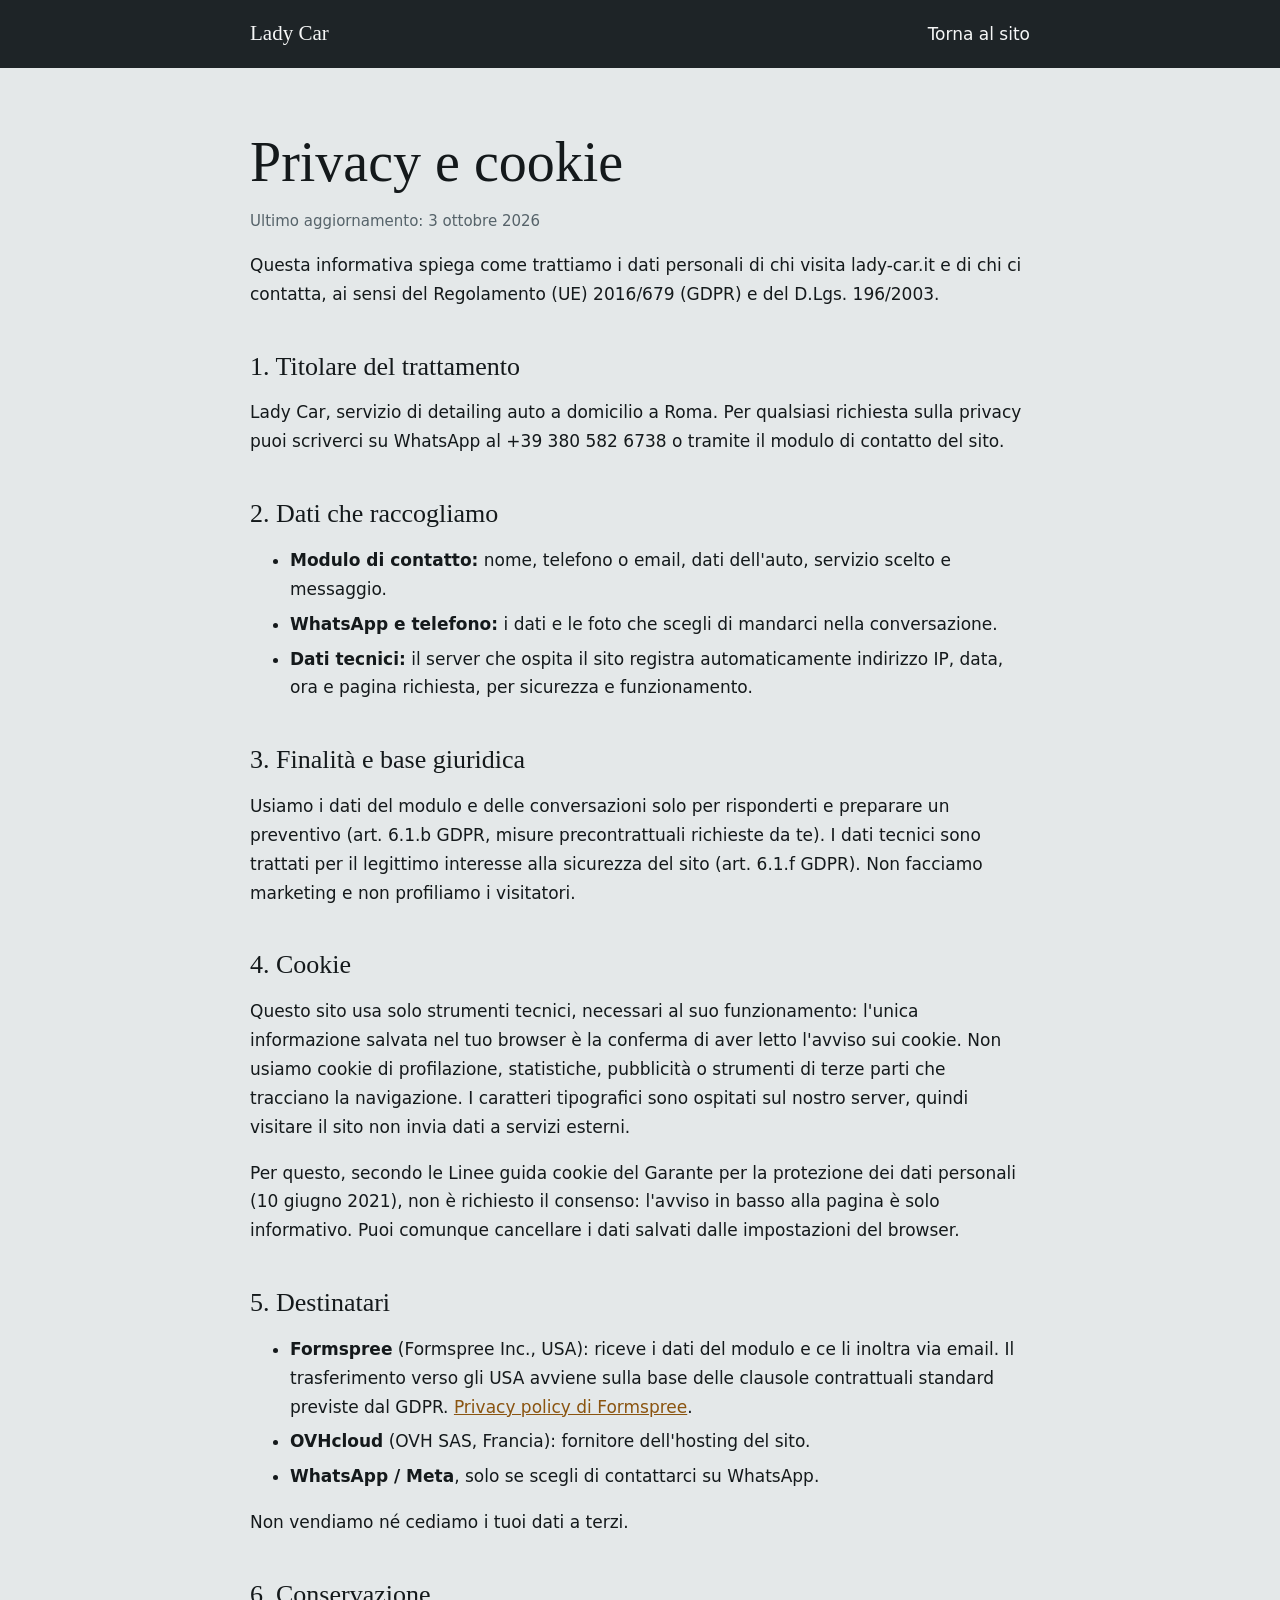
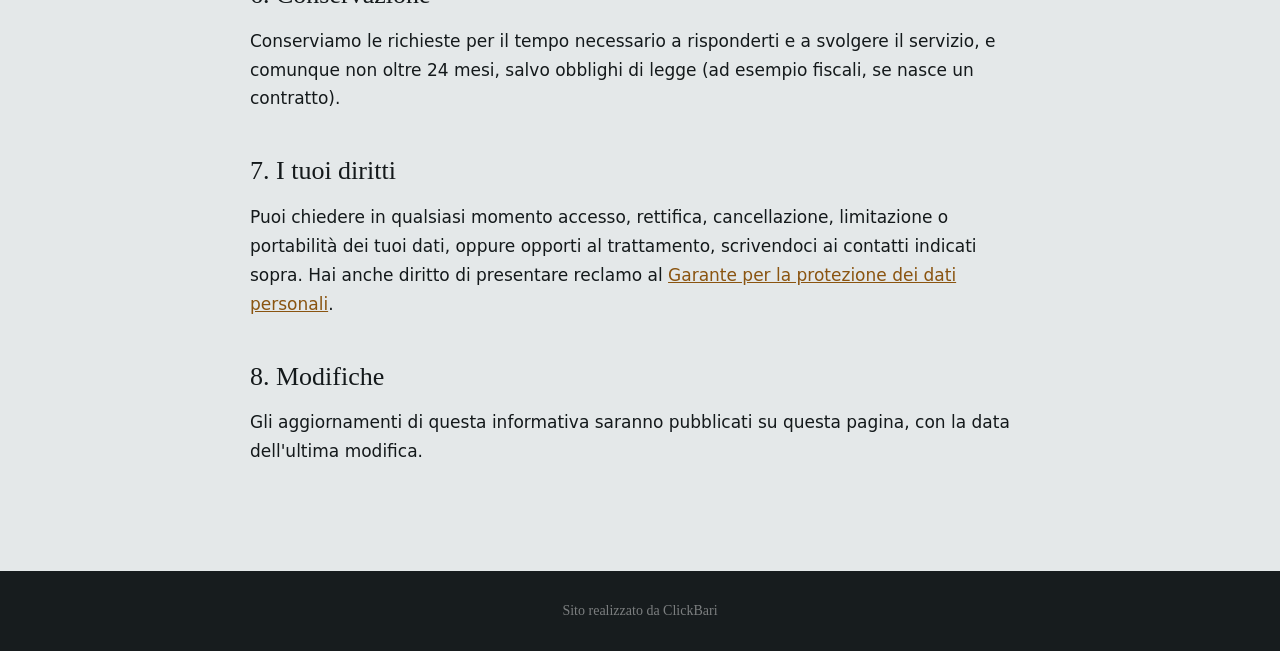
==== privacy.html @ eac53e8e "Lady Car: nuovo sito senza WordPress - restyling completo (Gloock + Figtree self-hosted, niente Tail" ====
<!DOCTYPE html>
<html lang="it">
<head>
<meta charset="utf-8">
<meta name="viewport" content="width=device-width, initial-scale=1">
<title>Privacy e cookie — Lady Car</title>
<meta name="description" content="Informativa privacy e cookie di lady-car.it: quali dati raccogliamo, perché e per quanto tempo.">
<meta name="robots" content="noindex,follow">
<link rel="canonical" href="https://lady-car.it/privacy.html">
<link rel="icon" href="/favicon-32.png" sizes="32x32" type="image/png">
<style>
@font-face{font-family:"Gloock";font-weight:400;font-display:swap;src:url(/fonts/gloock-latin-400-normal.woff2) format("woff2")}
@font-face{font-family:"Figtree";font-weight:400;font-display:swap;src:url(/fonts/figtree-latin-400-normal.woff2) format("woff2")}
@font-face{font-family:"Figtree";font-weight:600;font-display:swap;src:url(/fonts/figtree-latin-600-normal.woff2) format("woff2")}
:root{--graphite:#1E2427;--mist:#E4E8E9;--pearl:#F6F7F7;--ink:#14191B;--gunmetal:#56636A;--pad:#E8A33D;--line:rgba(20,25,27,.14);--radius-md:10px}
*{box-sizing:border-box}
body{margin:0;background:var(--mist);color:var(--ink);font:400 17px/1.7 "Figtree",system-ui,sans-serif}
a{color:#8A5410}
.wrap{width:min(780px,calc(100% - 32px));margin:auto}
header{background:var(--graphite);color:var(--pearl)}
header .wrap{display:flex;justify-content:space-between;align-items:center;height:68px}
header a{color:var(--pearl);text-decoration:none}
.brand{font-family:"Gloock",Georgia,serif;font-size:21px}
main{padding:64px 0 88px}
h1,h2{font-family:"Gloock",Georgia,serif;font-weight:400;line-height:1.1}
h1{font-size:clamp(38px,6vw,56px);margin:0 0 10px}
h2{font-size:26px;margin:44px 0 10px;scroll-margin-top:20px}
.upd{color:var(--gunmetal);font-size:15px}
li{margin-bottom:6px}
footer{background:#171C1E;color:rgba(246,247,247,.6);text-align:center;padding:28px 16px;font-size:14px}
footer a{color:rgba(246,247,247,.45);text-decoration:none;font-family:"Gloock",Georgia,serif}
footer a:hover{color:var(--pad)}
:focus-visible{outline:2px solid var(--pad);outline-offset:3px}
</style>
</head>
<body>
<header><div class="wrap"><a class="brand" href="/">Lady Car</a><a href="/">Torna al sito</a></div></header>
<main class="wrap">
  <h1>Privacy e cookie</h1>
  <p class="upd">Ultimo aggiornamento: 3 ottobre 2026</p>
  <p>Questa informativa spiega come trattiamo i dati personali di chi visita lady-car.it e di chi ci contatta, ai sensi del Regolamento (UE) 2016/679 (GDPR) e del D.Lgs. 196/2003.</p>

  <h2>1. Titolare del trattamento</h2>
  <p>Lady Car, servizio di detailing auto a domicilio a Roma. Per qualsiasi richiesta sulla privacy puoi scriverci su WhatsApp al +39 380 582 6738 o tramite il modulo di contatto del sito.</p>

  <h2>2. Dati che raccogliamo</h2>
  <ul>
    <li><strong>Modulo di contatto:</strong> nome, telefono o email, dati dell'auto, servizio scelto e messaggio.</li>
    <li><strong>WhatsApp e telefono:</strong> i dati e le foto che scegli di mandarci nella conversazione.</li>
    <li><strong>Dati tecnici:</strong> il server che ospita il sito registra automaticamente indirizzo IP, data, ora e pagina richiesta, per sicurezza e funzionamento.</li>
  </ul>

  <h2>3. Finalità e base giuridica</h2>
  <p>Usiamo i dati del modulo e delle conversazioni solo per risponderti e preparare un preventivo (art. 6.1.b GDPR, misure precontrattuali richieste da te). I dati tecnici sono trattati per il legittimo interesse alla sicurezza del sito (art. 6.1.f GDPR). Non facciamo marketing e non profiliamo i visitatori.</p>

  <h2 id="cookie">4. Cookie</h2>
  <p>Questo sito usa solo strumenti tecnici, necessari al suo funzionamento: l'unica informazione salvata nel tuo browser è la conferma di aver letto l'avviso sui cookie. Non usiamo cookie di profilazione, statistiche, pubblicità o strumenti di terze parti che tracciano la navigazione. I caratteri tipografici sono ospitati sul nostro server, quindi visitare il sito non invia dati a servizi esterni.</p>
  <p>Per questo, secondo le Linee guida cookie del Garante per la protezione dei dati personali (10 giugno 2021), non è richiesto il consenso: l'avviso in basso alla pagina è solo informativo. Puoi comunque cancellare i dati salvati dalle impostazioni del browser.</p>

  <h2>5. Destinatari</h2>
  <ul>
    <li><strong>Formspree</strong> (Formspree Inc., USA): riceve i dati del modulo e ce li inoltra via email. Il trasferimento verso gli USA avviene sulla base delle clausole contrattuali standard previste dal GDPR. <a href="https://formspree.io/legal/privacy-policy" target="_blank" rel="noopener">Privacy policy di Formspree</a>.</li>
    <li><strong>OVHcloud</strong> (OVH SAS, Francia): fornitore dell'hosting del sito.</li>
    <li><strong>WhatsApp / Meta</strong>, solo se scegli di contattarci su WhatsApp.</li>
  </ul>
  <p>Non vendiamo né cediamo i tuoi dati a terzi.</p>

  <h2>6. Conservazione</h2>
  <p>Conserviamo le richieste per il tempo necessario a risponderti e a svolgere il servizio, e comunque non oltre 24 mesi, salvo obblighi di legge (ad esempio fiscali, se nasce un contratto).</p>

  <h2>7. I tuoi diritti</h2>
  <p>Puoi chiedere in qualsiasi momento accesso, rettifica, cancellazione, limitazione o portabilità dei tuoi dati, oppure opporti al trattamento, scrivendoci ai contatti indicati sopra. Hai anche diritto di presentare reclamo al <a href="https://www.garanteprivacy.it" target="_blank" rel="noopener">Garante per la protezione dei dati personali</a>.</p>

  <h2>8. Modifiche</h2>
  <p>Gli aggiornamenti di questa informativa saranno pubblicati su questa pagina, con la data dell'ultima modifica.</p>
</main>
<footer><a href="https://clickbari.it" target="_blank" rel="noopener">Sito realizzato da ClickBari</a></footer>
</body>
</html>
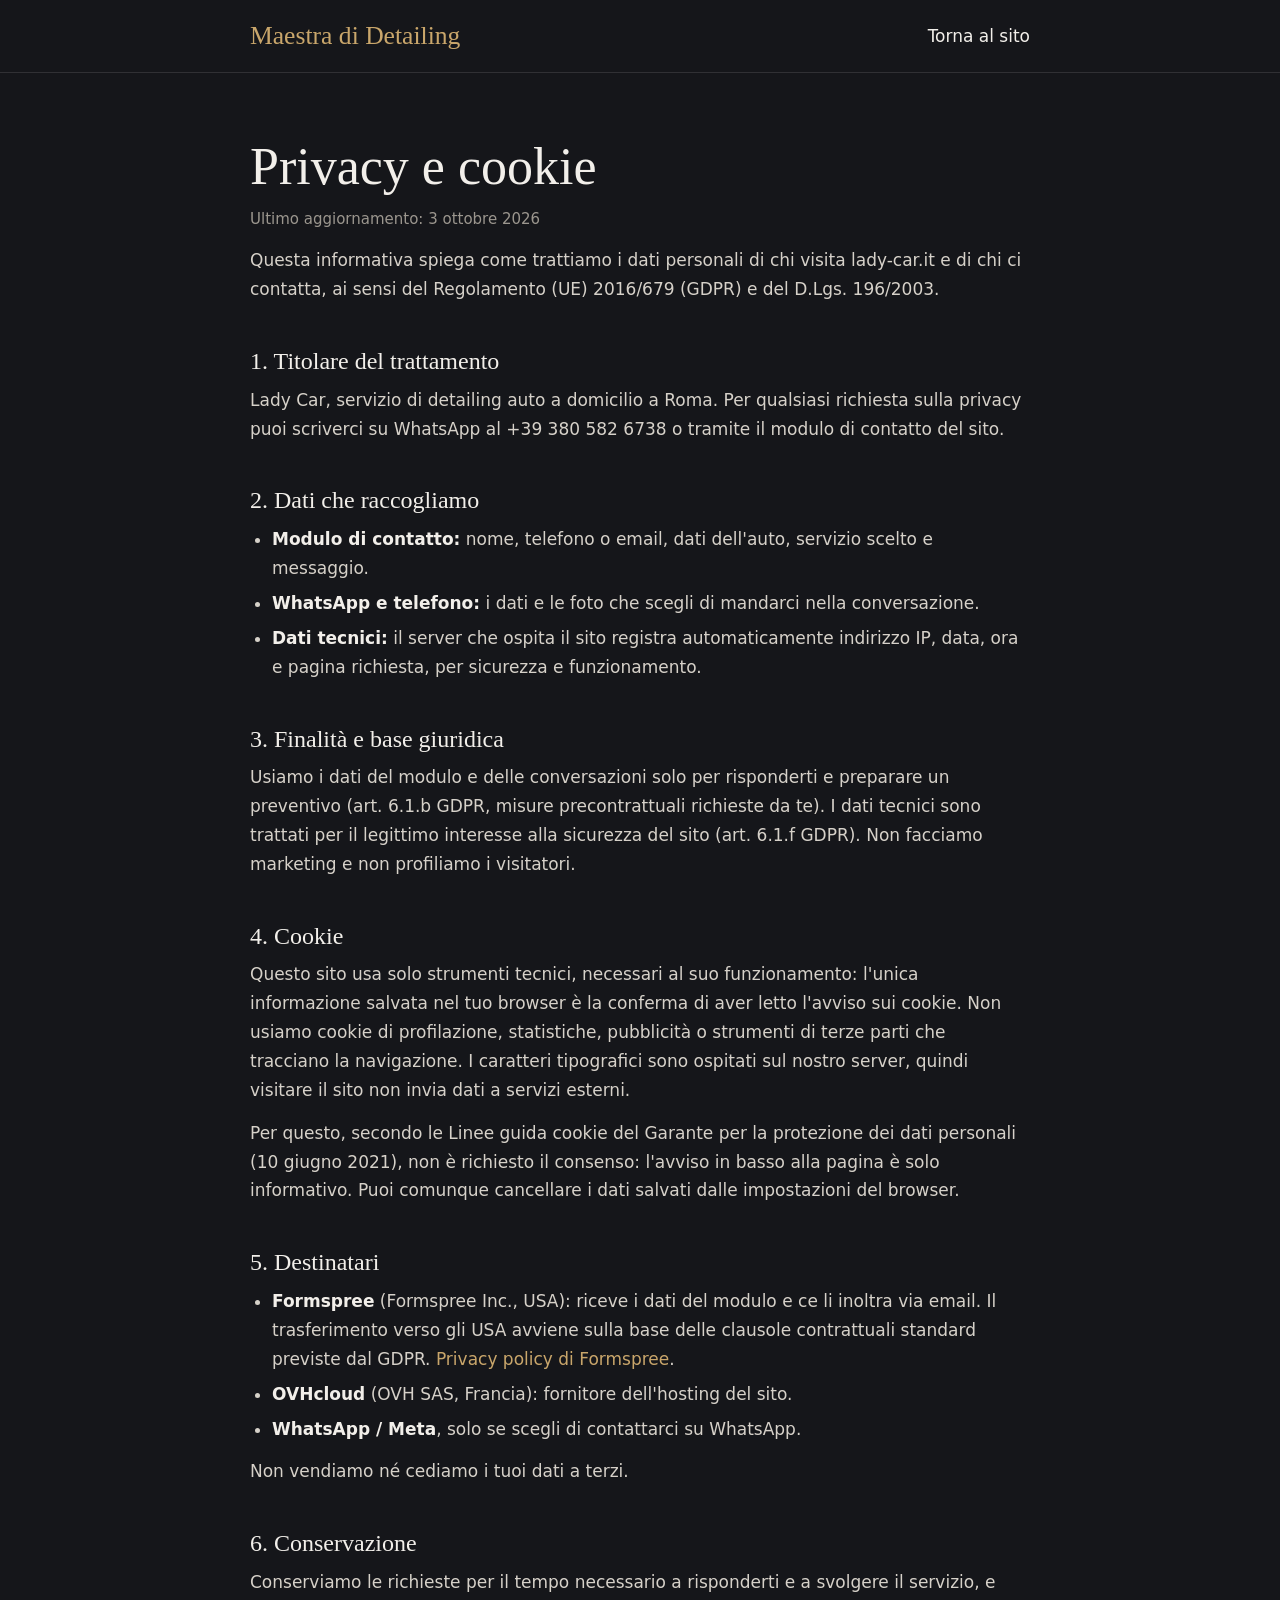
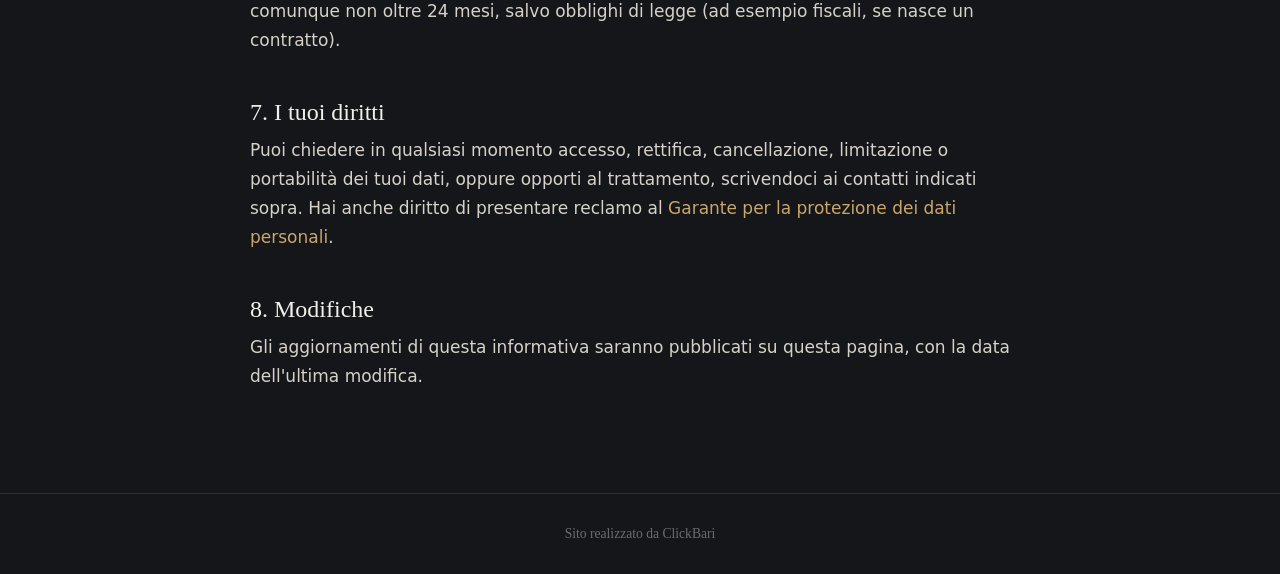
==== commit f4096f19: "Ripristinato il design originale (rosso/oro, Fraunces + Manrope) Stesso aspetto della versione prece" ====
--- a/privacy.html
+++ b/privacy.html
@@ -8,33 +8,30 @@
 <meta name="robots" content="noindex,follow">
 <link rel="canonical" href="https://lady-car.it/privacy.html">
 <link rel="icon" href="/favicon-32.png" sizes="32x32" type="image/png">
+<link rel="stylesheet" href="/css/site.css">
 <style>
-@font-face{font-family:"Gloock";font-weight:400;font-display:swap;src:url(/fonts/gloock-latin-400-normal.woff2) format("woff2")}
-@font-face{font-family:"Figtree";font-weight:400;font-display:swap;src:url(/fonts/figtree-latin-400-normal.woff2) format("woff2")}
-@font-face{font-family:"Figtree";font-weight:600;font-display:swap;src:url(/fonts/figtree-latin-600-normal.woff2) format("woff2")}
-:root{--graphite:#1E2427;--mist:#E4E8E9;--pearl:#F6F7F7;--ink:#14191B;--gunmetal:#56636A;--pad:#E8A33D;--line:rgba(20,25,27,.14);--radius-md:10px}
-*{box-sizing:border-box}
-body{margin:0;background:var(--mist);color:var(--ink);font:400 17px/1.7 "Figtree",system-ui,sans-serif}
-a{color:#8A5410}
+body{margin:0;background:#15161A;color:#F2EFEA;font:400 17px/1.7 "Manrope",system-ui,sans-serif}
+a{color:#C9A66B}
 .wrap{width:min(780px,calc(100% - 32px));margin:auto}
-header{background:var(--graphite);color:var(--pearl)}
-header .wrap{display:flex;justify-content:space-between;align-items:center;height:68px}
-header a{color:var(--pearl);text-decoration:none}
-.brand{font-family:"Gloock",Georgia,serif;font-size:21px}
+header{border-bottom:1px solid rgba(242,239,234,.12)}
+header .wrap{display:flex;justify-content:space-between;align-items:center;height:72px}
+header a{color:#F2EFEA;text-decoration:none}
+.brand{font-family:"Great Vibes",cursive;font-size:1.6rem;color:#C9A66B!important}
 main{padding:64px 0 88px}
-h1,h2{font-family:"Gloock",Georgia,serif;font-weight:400;line-height:1.1}
-h1{font-size:clamp(38px,6vw,56px);margin:0 0 10px}
-h2{font-size:26px;margin:44px 0 10px;scroll-margin-top:20px}
-.upd{color:var(--gunmetal);font-size:15px}
+h1,h2{font-family:"Fraunces",Georgia,serif;font-weight:500;line-height:1.15}
+h1{font-size:clamp(36px,6vw,52px);margin:0 0 10px}
+h2{font-size:24px;margin:44px 0 10px;scroll-margin-top:20px}
+p,li{color:#d6d1c9}
+.upd{color:#9B968E;font-size:15px}
 li{margin-bottom:6px}
-footer{background:#171C1E;color:rgba(246,247,247,.6);text-align:center;padding:28px 16px;font-size:14px}
-footer a{color:rgba(246,247,247,.45);text-decoration:none;font-family:"Gloock",Georgia,serif}
-footer a:hover{color:var(--pad)}
-:focus-visible{outline:2px solid var(--pad);outline-offset:3px}
+main p{margin:0 0 14px}
+main ul{list-style:disc;padding-left:22px;margin:0 0 14px}
+strong{color:#F2EFEA}
+footer{border-top:1px solid rgba(242,239,234,.12);text-align:center;padding:28px 16px;font-size:14px}
 </style>
 </head>
 <body>
-<header><div class="wrap"><a class="brand" href="/">Lady Car</a><a href="/">Torna al sito</a></div></header>
+<header><div class="wrap"><a class="brand" href="/">Maestra di Detailing</a><a href="/">Torna al sito</a></div></header>
 <main class="wrap">
   <h1>Privacy e cookie</h1>
   <p class="upd">Ultimo aggiornamento: 3 ottobre 2026</p>
@@ -74,6 +71,6 @@
   <h2>8. Modifiche</h2>
   <p>Gli aggiornamenti di questa informativa saranno pubblicati su questa pagina, con la data dell'ultima modifica.</p>
 </main>
-<footer><a href="https://clickbari.it" target="_blank" rel="noopener">Sito realizzato da ClickBari</a></footer>
+<footer class="site-credit"><a href="https://clickbari.it" target="_blank" rel="noopener">Sito realizzato da ClickBari</a></footer>
 </body>
 </html>
--- a/css/site.css
+++ b/css/site.css
@@ -0,0 +1,3 @@
+@font-face{font-family:Fraunces;font-weight:400;font-display:swap;src:url(/fonts/fraunces-latin-400-normal.woff2) format("woff2")}@font-face{font-family:Fraunces;font-weight:500;font-display:swap;src:url(/fonts/fraunces-latin-500-normal.woff2) format("woff2")}@font-face{font-family:Manrope;font-weight:400;font-display:swap;src:url(/fonts/manrope-latin-400-normal.woff2) format("woff2")}@font-face{font-family:Manrope;font-weight:600;font-display:swap;src:url(/fonts/manrope-latin-600-normal.woff2) format("woff2")}@font-face{font-family:Manrope;font-weight:700;font-display:swap;src:url(/fonts/manrope-latin-700-normal.woff2) format("woff2")}@font-face{font-family:Manrope;font-weight:800;font-display:swap;src:url(/fonts/manrope-latin-800-normal.woff2) format("woff2")}@font-face{font-family:Great Vibes;font-weight:400;font-display:swap;src:url(/fonts/great-vibes-latin-400-normal.woff2) format("woff2")}*,:after,:before{--tw-border-spacing-x:0;--tw-border-spacing-y:0;--tw-translate-x:0;--tw-translate-y:0;--tw-rotate:0;--tw-skew-x:0;--tw-skew-y:0;--tw-scale-x:1;--tw-scale-y:1;--tw-pan-x: ;--tw-pan-y: ;--tw-pinch-zoom: ;--tw-scroll-snap-strictness:proximity;--tw-gradient-from-position: ;--tw-gradient-via-position: ;--tw-gradient-to-position: ;--tw-ordinal: ;--tw-slashed-zero: ;--tw-numeric-figure: ;--tw-numeric-spacing: ;--tw-numeric-fraction: ;--tw-ring-inset: ;--tw-ring-offset-width:0px;--tw-ring-offset-color:#fff;--tw-ring-color:rgba(59,130,246,.5);--tw-ring-offset-shadow:0 0 #0000;--tw-ring-shadow:0 0 #0000;--tw-shadow:0 0 #0000;--tw-shadow-colored:0 0 #0000;--tw-blur: ;--tw-brightness: ;--tw-contrast: ;--tw-grayscale: ;--tw-hue-rotate: ;--tw-invert: ;--tw-saturate: ;--tw-sepia: ;--tw-drop-shadow: ;--tw-backdrop-blur: ;--tw-backdrop-brightness: ;--tw-backdrop-contrast: ;--tw-backdrop-grayscale: ;--tw-backdrop-hue-rotate: ;--tw-backdrop-invert: ;--tw-backdrop-opacity: ;--tw-backdrop-saturate: ;--tw-backdrop-sepia: ;--tw-contain-size: ;--tw-contain-layout: ;--tw-contain-paint: ;--tw-contain-style: }::backdrop{--tw-border-spacing-x:0;--tw-border-spacing-y:0;--tw-translate-x:0;--tw-translate-y:0;--tw-rotate:0;--tw-skew-x:0;--tw-skew-y:0;--tw-scale-x:1;--tw-scale-y:1;--tw-pan-x: ;--tw-pan-y: ;--tw-pinch-zoom: ;--tw-scroll-snap-strictness:proximity;--tw-gradient-from-position: ;--tw-gradient-via-position: ;--tw-gradient-to-position: ;--tw-ordinal: ;--tw-slashed-zero: ;--tw-numeric-figure: ;--tw-numeric-spacing: ;--tw-numeric-fraction: ;--tw-ring-inset: ;--tw-ring-offset-width:0px;--tw-ring-offset-color:#fff;--tw-ring-color:rgba(59,130,246,.5);--tw-ring-offset-shadow:0 0 #0000;--tw-ring-shadow:0 0 #0000;--tw-shadow:0 0 #0000;--tw-shadow-colored:0 0 #0000;--tw-blur: ;--tw-brightness: ;--tw-contrast: ;--tw-grayscale: ;--tw-hue-rotate: ;--tw-invert: ;--tw-saturate: ;--tw-sepia: ;--tw-drop-shadow: ;--tw-backdrop-blur: ;--tw-backdrop-brightness: ;--tw-backdrop-contrast: ;--tw-backdrop-grayscale: ;--tw-backdrop-hue-rotate: ;--tw-backdrop-invert: ;--tw-backdrop-opacity: ;--tw-backdrop-saturate: ;--tw-backdrop-sepia: ;--tw-contain-size: ;--tw-contain-layout: ;--tw-contain-paint: ;--tw-contain-style: }
+
+/*! tailwindcss v3.4.19 | MIT License | https://tailwindcss.com*/*,:after,:before{box-sizing:border-box;border:0 solid #e5e7eb}:after,:before{--tw-content:""}:host,html{line-height:1.5;-webkit-text-size-adjust:100%;-moz-tab-size:4;-o-tab-size:4;tab-size:4;font-family:Manrope,system-ui,-apple-system,sans-serif;font-feature-settings:normal;font-variation-settings:normal;-webkit-tap-highlight-color:transparent}body{margin:0;line-height:inherit}hr{height:0;color:inherit;border-top-width:1px}abbr:where([title]){-webkit-text-decoration:underline dotted;text-decoration:underline dotted}h1,h2,h3,h4,h5,h6{font-size:inherit;font-weight:inherit}a{color:inherit;text-decoration:inherit}b,strong{font-weight:bolder}code,kbd,pre,samp{font-family:ui-monospace,SFMono-Regular,Menlo,Monaco,Consolas,Liberation Mono,Courier New,monospace;font-feature-settings:normal;font-variation-settings:normal;font-size:1em}small{font-size:80%}sub,sup{font-size:75%;line-height:0;position:relative;vertical-align:baseline}sub{bottom:-.25em}sup{top:-.5em}table{text-indent:0;border-color:inherit;border-collapse:collapse}button,input,optgroup,select,textarea{font-family:inherit;font-feature-settings:inherit;font-variation-settings:inherit;font-size:100%;font-weight:inherit;line-height:inherit;letter-spacing:inherit;color:inherit;margin:0;padding:0}button,select{text-transform:none}button,input:where([type=button]),input:where([type=reset]),input:where([type=submit]){-webkit-appearance:button;background-color:transparent;background-image:none}:-moz-focusring{outline:auto}:-moz-ui-invalid{box-shadow:none}progress{vertical-align:baseline}::-webkit-inner-spin-button,::-webkit-outer-spin-button{height:auto}[type=search]{-webkit-appearance:textfield;outline-offset:-2px}::-webkit-search-decoration{-webkit-appearance:none}::-webkit-file-upload-button{-webkit-appearance:button;font:inherit}summary{display:list-item}blockquote,dd,dl,figure,h1,h2,h3,h4,h5,h6,hr,p,pre{margin:0}fieldset{margin:0}fieldset,legend{padding:0}menu,ol,ul{list-style:none;margin:0;padding:0}dialog{padding:0}textarea{resize:vertical}input::-moz-placeholder,textarea::-moz-placeholder{opacity:1;color:#9ca3af}input::placeholder,textarea::placeholder{opacity:1;color:#9ca3af}[role=button],button{cursor:pointer}:disabled{cursor:default}audio,canvas,embed,iframe,img,object,svg,video{display:block;vertical-align:middle}img,video{max-width:100%;height:auto}[hidden]:where(:not([hidden=until-found])){display:none}.fixed{position:fixed}.absolute{position:absolute}.relative{position:relative}.inset-x-0{left:0;right:0}.-bottom-6{bottom:-1.5rem}.bottom-2{bottom:.5rem}.left-3{left:.75rem}.left-\[calc\(10\%-1px\)\]{left:calc(10% - 1px)}.top-0{top:0}.top-2{top:.5rem}.isolate{isolation:isolate}.z-50{z-index:50}.mx-auto{margin-left:auto;margin-right:auto}.mb-1{margin-bottom:.25rem}.mt-1{margin-top:.25rem}.mt-10{margin-top:2.5rem}.mt-12{margin-top:3rem}.mt-14{margin-top:3.5rem}.mt-16{margin-top:4rem}.mt-2{margin-top:.5rem}.mt-3{margin-top:.75rem}.mt-5{margin-top:1.25rem}.mt-6{margin-top:1.5rem}.mt-7{margin-top:1.75rem}.mt-8{margin-top:2rem}.mt-9{margin-top:2.25rem}.block{display:block}.inline-block{display:inline-block}.flex{display:flex}.table{display:table}.grid{display:grid}.hidden{display:none}.aspect-\[4\/3\]{aspect-ratio:4/3}.h-1\.5{height:.375rem}.h-11{height:2.75rem}.h-20{height:5rem}.h-9{height:2.25rem}.h-full{height:100%}.min-h-\[1\.25rem\]{min-height:1.25rem}.w-1\.5{width:.375rem}.w-9{width:2.25rem}.w-auto{width:auto}.w-full{width:100%}.w-px{width:1px}.max-w-2xl{max-width:42rem}.max-w-7xl{max-width:80rem}.max-w-\[220px\]{max-width:220px}.max-w-lg{max-width:32rem}.max-w-xl{max-width:36rem}.shrink-0{flex-shrink:0}.grid-cols-2{grid-template-columns:repeat(2,minmax(0,1fr))}.flex-col{flex-direction:column}.flex-wrap{flex-wrap:wrap}.items-start{align-items:flex-start}.items-end{align-items:flex-end}.items-center{align-items:center}.justify-center{justify-content:center}.justify-between{justify-content:space-between}.gap-14{gap:3.5rem}.gap-2{gap:.5rem}.gap-3{gap:.75rem}.gap-4{gap:1rem}.gap-6{gap:1.5rem}.gap-8{gap:2rem}.gap-px{gap:1px}.gap-x-6{-moz-column-gap:1.5rem;column-gap:1.5rem}.gap-y-2{row-gap:.5rem}.space-y-1>:not([hidden])~:not([hidden]){--tw-space-y-reverse:0;margin-top:calc(.25rem*(1 - var(--tw-space-y-reverse)));margin-bottom:calc(.25rem*var(--tw-space-y-reverse))}.space-y-10>:not([hidden])~:not([hidden]){--tw-space-y-reverse:0;margin-top:calc(2.5rem*(1 - var(--tw-space-y-reverse)));margin-bottom:calc(2.5rem*var(--tw-space-y-reverse))}.space-y-2>:not([hidden])~:not([hidden]){--tw-space-y-reverse:0;margin-top:calc(.5rem*(1 - var(--tw-space-y-reverse)));margin-bottom:calc(.5rem*var(--tw-space-y-reverse))}.space-y-5>:not([hidden])~:not([hidden]){--tw-space-y-reverse:0;margin-top:calc(1.25rem*(1 - var(--tw-space-y-reverse)));margin-bottom:calc(1.25rem*var(--tw-space-y-reverse))}.divide-y>:not([hidden])~:not([hidden]){--tw-divide-y-reverse:0;border-top-width:calc(1px*(1 - var(--tw-divide-y-reverse)));border-bottom-width:calc(1px*var(--tw-divide-y-reverse))}.divide-hair>:not([hidden])~:not([hidden]){border-color:hsla(38,24%,93%,.12)}.overflow-hidden{overflow:hidden}.rounded-2xl{border-radius:1rem}.rounded-full{border-radius:9999px}.rounded-lg{border-radius:.5rem}.rounded-xl{border-radius:.75rem}.border{border-width:1px}.border-b{border-bottom-width:1px}.border-t{border-top-width:1px}.border-t-2{border-top-width:2px}.border-hair{border-color:hsla(38,24%,93%,.12)}.bg-hair{background-color:hsla(38,24%,93%,.12)}.bg-ink{--tw-bg-opacity:1;background-color:rgb(21 22 26/var(--tw-bg-opacity,1))}.bg-ink\/80{background-color:rgba(21,22,26,.8)}.bg-oro{--tw-bg-opacity:1;background-color:rgb(201 166 107/var(--tw-bg-opacity,1))}.bg-panel{--tw-bg-opacity:1;background-color:rgb(28 29 33/var(--tw-bg-opacity,1))}.bg-rosso{--tw-bg-opacity:1;background-color:rgb(140 59 46/var(--tw-bg-opacity,1))}.bg-gradient-to-r{background-image:linear-gradient(to right,var(--tw-gradient-stops))}.from-rosso{--tw-gradient-from:#8c3b2e var(--tw-gradient-from-position);--tw-gradient-to:rgba(140,59,46,0) var(--tw-gradient-to-position);--tw-gradient-stops:var(--tw-gradient-from),var(--tw-gradient-to)}.to-rossobright{--tw-gradient-to:#b24a36 var(--tw-gradient-to-position)}.object-cover{-o-object-fit:cover;object-fit:cover}.p-7{padding:1.75rem}.p-9{padding:2.25rem}.px-4{padding-left:1rem;padding-right:1rem}.px-5{padding-left:1.25rem;padding-right:1.25rem}.px-6{padding-left:1.5rem;padding-right:1.5rem}.px-7{padding-left:1.75rem;padding-right:1.75rem}.py-10{padding-top:2.5rem;padding-bottom:2.5rem}.py-14{padding-top:3.5rem;padding-bottom:3.5rem}.py-2{padding-top:.5rem;padding-bottom:.5rem}.py-2\.5{padding-top:.625rem;padding-bottom:.625rem}.py-20{padding-top:5rem;padding-bottom:5rem}.py-24{padding-top:6rem;padding-bottom:6rem}.py-3{padding-top:.75rem;padding-bottom:.75rem}.py-3\.5{padding-top:.875rem;padding-bottom:.875rem}.py-5{padding-top:1.25rem;padding-bottom:1.25rem}.pb-20{padding-bottom:5rem}.pb-5{padding-bottom:1.25rem}.pb-8{padding-bottom:2rem}.pr-4{padding-right:1rem}.pt-4{padding-top:1rem}.pt-40{padding-top:10rem}.pt-6{padding-top:1.5rem}.text-left{text-align:left}.text-center{text-align:center}.text-right{text-align:right}.align-top{vertical-align:top}.font-serif{font-family:Fraunces,ui-serif,Georgia,serif}.text-2xl{font-size:1.5rem;line-height:2rem}.text-3xl{font-size:1.875rem;line-height:2.25rem}.text-4xl{font-size:2.25rem;line-height:2.5rem}.text-\[\.8rem\]{font-size:.8rem}.text-base{font-size:1rem;line-height:1.5rem}.text-lg{font-size:1.125rem;line-height:1.75rem}.text-sm{font-size:.875rem;line-height:1.25rem}.text-xl{font-size:1.25rem;line-height:1.75rem}.text-xs{font-size:.75rem;line-height:1rem}.font-bold{font-weight:700}.font-medium{font-weight:500}.font-normal{font-weight:400}.font-semibold{font-weight:600}.uppercase{text-transform:uppercase}.leading-\[1\.08\]{line-height:1.08}.leading-none{line-height:1}.tracking-tight{letter-spacing:-.025em}.tracking-wide{letter-spacing:.025em}.tracking-widest{letter-spacing:.1em}.text-muted{--tw-text-opacity:1;color:rgb(155 150 142/var(--tw-text-opacity,1))}.text-oro{--tw-text-opacity:1;color:rgb(201 166 107/var(--tw-text-opacity,1))}.text-paper{--tw-text-opacity:1;color:rgb(242 239 234/var(--tw-text-opacity,1))}.text-paper\/85{color:hsla(38,24%,93%,.85)}.text-paper\/90{color:hsla(38,24%,93%,.9)}.text-rosso{--tw-text-opacity:1;color:rgb(140 59 46/var(--tw-text-opacity,1))}.underline{text-decoration-line:underline}.shadow-2xl{--tw-shadow:0 25px 50px -12px rgba(0,0,0,.25);--tw-shadow-colored:0 25px 50px -12px var(--tw-shadow-color)}.shadow-2xl,.shadow-xl{box-shadow:var(--tw-ring-offset-shadow,0 0 #0000),var(--tw-ring-shadow,0 0 #0000),var(--tw-shadow)}.shadow-xl{--tw-shadow:0 20px 25px -5px rgba(0,0,0,.1),0 8px 10px -6px rgba(0,0,0,.1);--tw-shadow-colored:0 20px 25px -5px var(--tw-shadow-color),0 8px 10px -6px var(--tw-shadow-color)}.ring-1{--tw-ring-offset-shadow:var(--tw-ring-inset) 0 0 0 var(--tw-ring-offset-width) var(--tw-ring-offset-color);--tw-ring-shadow:var(--tw-ring-inset) 0 0 0 calc(1px + var(--tw-ring-offset-width)) var(--tw-ring-color);box-shadow:var(--tw-ring-offset-shadow),var(--tw-ring-shadow),var(--tw-shadow,0 0 #0000)}.ring-hair{--tw-ring-color:hsla(38,24%,93%,.12)}.backdrop-blur{--tw-backdrop-blur:blur(8px);-webkit-backdrop-filter:var(--tw-backdrop-blur) var(--tw-backdrop-brightness) var(--tw-backdrop-contrast) var(--tw-backdrop-grayscale) var(--tw-backdrop-hue-rotate) var(--tw-backdrop-invert) var(--tw-backdrop-opacity) var(--tw-backdrop-saturate) var(--tw-backdrop-sepia);backdrop-filter:var(--tw-backdrop-blur) var(--tw-backdrop-brightness) var(--tw-backdrop-contrast) var(--tw-backdrop-grayscale) var(--tw-backdrop-hue-rotate) var(--tw-backdrop-invert) var(--tw-backdrop-opacity) var(--tw-backdrop-saturate) var(--tw-backdrop-sepia)}.transition{transition-property:color,background-color,border-color,text-decoration-color,fill,stroke,opacity,box-shadow,transform,filter,-webkit-backdrop-filter;transition-property:color,background-color,border-color,text-decoration-color,fill,stroke,opacity,box-shadow,transform,filter,backdrop-filter;transition-property:color,background-color,border-color,text-decoration-color,fill,stroke,opacity,box-shadow,transform,filter,backdrop-filter,-webkit-backdrop-filter;transition-timing-function:cubic-bezier(.4,0,.2,1);transition-duration:.15s}html{scroll-behavior:smooth;scroll-padding-top:88px}body{font-family:Manrope,system-ui,-apple-system,Segoe UI,Roboto,Helvetica,Arial;overflow-x:clip}:focus-visible{outline:2px solid #c9a66b;outline-offset:3px}.logo-text{font-family:Great Vibes,cursive;font-size:1.6rem;letter-spacing:.5px;color:#c9a66b;line-height:1}@media (max-width:640px){.logo-text{font-size:1.25rem}}.wash:before{content:"";position:absolute;inset:-10% -10% auto -10%;height:640px;background:radial-gradient(600px 320px at 18% 20%,rgba(140,59,46,.22),transparent 60%),radial-gradient(500px 280px at 82% 10%,hsla(38,47%,60%,.14),transparent 60%);pointer-events:none;z-index:-1}.swatch{display:flex;gap:2px;border-radius:.6rem;overflow:hidden}.swatch span{flex:1;height:10px}ul.chips{list-style:none;padding-left:0}ul.chips li{position:relative;padding-left:1.4rem}ul.chips li:before{content:"";position:absolute;left:0;top:.4em;width:.6rem;height:.6rem;border-radius:2px;background:var(--chip,#8c3b2e)}.eyebrow{font-family:Manrope,sans-serif;font-weight:700;font-size:.72rem;letter-spacing:.22em;text-transform:uppercase;color:#c9a66b}details.faq summary{cursor:pointer;list-style:none}details.faq summary::-webkit-details-marker{display:none}details.faq .plus{transition:transform .25s ease}details.faq[open] .plus{transform:rotate(45deg)}.reveal{opacity:0;transform:translateY(18px);transition:opacity .7s ease,transform .7s ease}.no-js .reveal,.reveal.in{opacity:1;transform:none}@media (prefers-reduced-motion:reduce){.reveal{opacity:1;transform:none;transition:none}html{scroll-behavior:auto}}input.line,select.line,textarea.line{background:transparent;border:none;border-bottom:1px solid hsla(38,24%,93%,.22);border-radius:0;padding:.6rem .1rem}input.line:focus,select.line:focus,textarea.line:focus{outline:none;border-bottom-color:#c9a66b}select.line option{background:#1c1d21}.hp{position:absolute;left:-9999px;width:1px;height:1px;overflow:hidden}.wa-float{position:fixed;right:22px;bottom:22px;z-index:90;width:58px;height:58px;border-radius:50%;background:#25d366;display:flex;align-items:center;justify-content:center;box-shadow:0 6px 22px rgba(37,211,102,.4);transition:transform .2s}.wa-float:hover{transform:scale(1.08)}.wa-float svg{width:30px;height:30px;fill:#fff}.cookie{position:fixed;left:16px;bottom:16px;z-index:80;max-width:420px;display:none}.cookie.show{display:flex}@media (max-width:640px){.cookie{left:12px;right:90px;bottom:12px}}.site-credit a{font-family:Fraunces,Georgia,serif;font-size:.85rem;color:hsla(38,24%,93%,.4)}.site-credit a:hover{color:#c9a66b}.hover\:border-oro:hover{--tw-border-opacity:1;border-color:rgb(201 166 107/var(--tw-border-opacity,1))}.hover\:bg-panel:hover{--tw-bg-opacity:1;background-color:rgb(28 29 33/var(--tw-bg-opacity,1))}.hover\:bg-rossobright:hover{--tw-bg-opacity:1;background-color:rgb(178 74 54/var(--tw-bg-opacity,1))}.hover\:text-oro:hover{--tw-text-opacity:1;color:rgb(201 166 107/var(--tw-text-opacity,1))}.hover\:text-paper:hover{--tw-text-opacity:1;color:rgb(242 239 234/var(--tw-text-opacity,1))}@media (min-width:640px){.sm\:-left-6{left:-1.5rem}.sm\:inline{display:inline}.sm\:px-6{padding-left:1.5rem;padding-right:1.5rem}.sm\:text-left{text-align:left}.sm\:text-3xl{font-size:1.875rem;line-height:2.25rem}.sm\:text-4xl{font-size:2.25rem;line-height:2.5rem}.sm\:text-5xl{font-size:3rem;line-height:1}}@media (min-width:768px){.md\:block{display:block}.md\:grid-cols-2{grid-template-columns:repeat(2,minmax(0,1fr))}.md\:grid-cols-3{grid-template-columns:repeat(3,minmax(0,1fr))}.md\:grid-cols-4{grid-template-columns:repeat(4,minmax(0,1fr))}.md\:grid-cols-\[10\%\2c 1fr\]{grid-template-columns:10% 1fr}.md\:flex-row{flex-direction:row}.md\:gap-10{gap:2.5rem}.md\:text-right{text-align:right}}@media (min-width:1024px){.lg\:flex{display:flex}.lg\:grid-cols-2{grid-template-columns:repeat(2,minmax(0,1fr))}.lg\:grid-cols-\[1\.1fr\2c 0\.9fr\]{grid-template-columns:1.1fr .9fr}.lg\:px-8{padding-left:2rem;padding-right:2rem}.lg\:text-\[3\.4rem\]{font-size:3.4rem}}
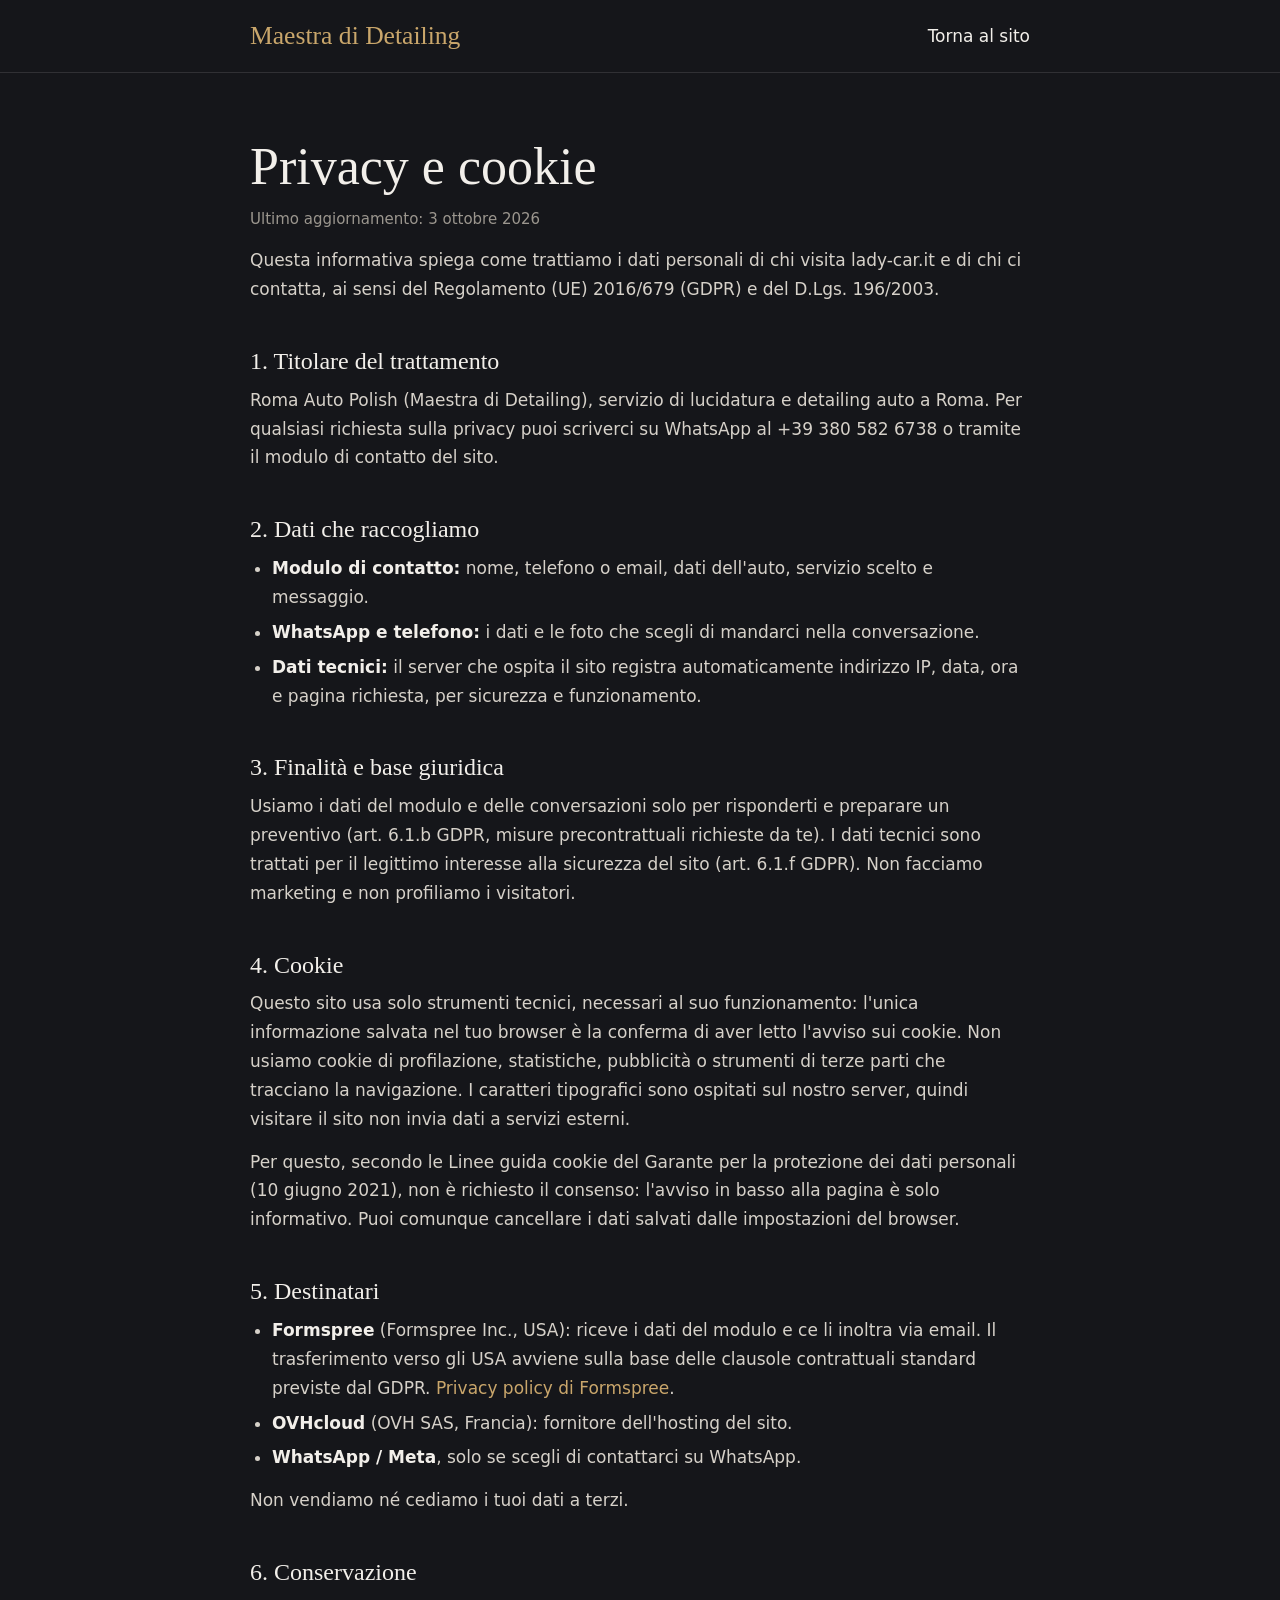
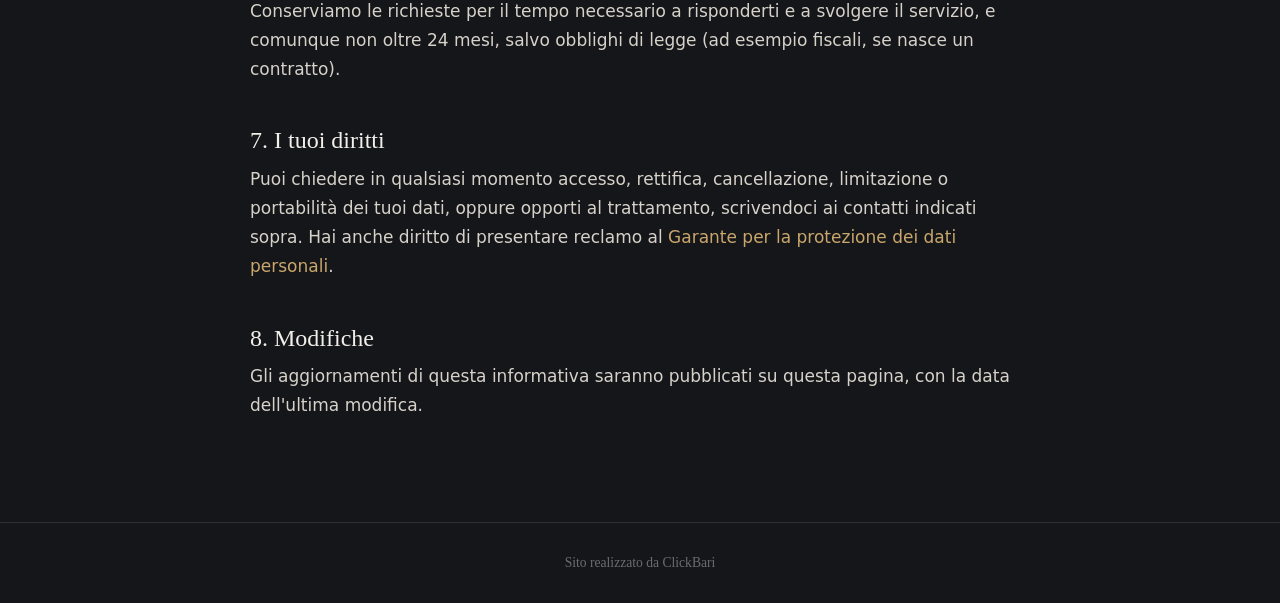
==== commit bcec74e3: "Pagina ricostruita dal file originale: testi, titoli e logo identici Cambiano solo le cose richieste" ====
--- a/privacy.html
+++ b/privacy.html
@@ -3,7 +3,7 @@
 <head>
 <meta charset="utf-8">
 <meta name="viewport" content="width=device-width, initial-scale=1">
-<title>Privacy e cookie — Lady Car</title>
+<title>Privacy e cookie — Roma Auto Polish</title>
 <meta name="description" content="Informativa privacy e cookie di lady-car.it: quali dati raccogliamo, perché e per quanto tempo.">
 <meta name="robots" content="noindex,follow">
 <link rel="canonical" href="https://lady-car.it/privacy.html">
@@ -38,7 +38,7 @@
   <p>Questa informativa spiega come trattiamo i dati personali di chi visita lady-car.it e di chi ci contatta, ai sensi del Regolamento (UE) 2016/679 (GDPR) e del D.Lgs. 196/2003.</p>
 
   <h2>1. Titolare del trattamento</h2>
-  <p>Lady Car, servizio di detailing auto a domicilio a Roma. Per qualsiasi richiesta sulla privacy puoi scriverci su WhatsApp al +39 380 582 6738 o tramite il modulo di contatto del sito.</p>
+  <p>Roma Auto Polish (Maestra di Detailing), servizio di lucidatura e detailing auto a Roma. Per qualsiasi richiesta sulla privacy puoi scriverci su WhatsApp al +39 380 582 6738 o tramite il modulo di contatto del sito.</p>
 
   <h2>2. Dati che raccogliamo</h2>
   <ul>
--- a/css/site.css
+++ b/css/site.css
@@ -1,3 +1,3 @@
 @font-face{font-family:Fraunces;font-weight:400;font-display:swap;src:url(/fonts/fraunces-latin-400-normal.woff2) format("woff2")}@font-face{font-family:Fraunces;font-weight:500;font-display:swap;src:url(/fonts/fraunces-latin-500-normal.woff2) format("woff2")}@font-face{font-family:Manrope;font-weight:400;font-display:swap;src:url(/fonts/manrope-latin-400-normal.woff2) format("woff2")}@font-face{font-family:Manrope;font-weight:600;font-display:swap;src:url(/fonts/manrope-latin-600-normal.woff2) format("woff2")}@font-face{font-family:Manrope;font-weight:700;font-display:swap;src:url(/fonts/manrope-latin-700-normal.woff2) format("woff2")}@font-face{font-family:Manrope;font-weight:800;font-display:swap;src:url(/fonts/manrope-latin-800-normal.woff2) format("woff2")}@font-face{font-family:Great Vibes;font-weight:400;font-display:swap;src:url(/fonts/great-vibes-latin-400-normal.woff2) format("woff2")}*,:after,:before{--tw-border-spacing-x:0;--tw-border-spacing-y:0;--tw-translate-x:0;--tw-translate-y:0;--tw-rotate:0;--tw-skew-x:0;--tw-skew-y:0;--tw-scale-x:1;--tw-scale-y:1;--tw-pan-x: ;--tw-pan-y: ;--tw-pinch-zoom: ;--tw-scroll-snap-strictness:proximity;--tw-gradient-from-position: ;--tw-gradient-via-position: ;--tw-gradient-to-position: ;--tw-ordinal: ;--tw-slashed-zero: ;--tw-numeric-figure: ;--tw-numeric-spacing: ;--tw-numeric-fraction: ;--tw-ring-inset: ;--tw-ring-offset-width:0px;--tw-ring-offset-color:#fff;--tw-ring-color:rgba(59,130,246,.5);--tw-ring-offset-shadow:0 0 #0000;--tw-ring-shadow:0 0 #0000;--tw-shadow:0 0 #0000;--tw-shadow-colored:0 0 #0000;--tw-blur: ;--tw-brightness: ;--tw-contrast: ;--tw-grayscale: ;--tw-hue-rotate: ;--tw-invert: ;--tw-saturate: ;--tw-sepia: ;--tw-drop-shadow: ;--tw-backdrop-blur: ;--tw-backdrop-brightness: ;--tw-backdrop-contrast: ;--tw-backdrop-grayscale: ;--tw-backdrop-hue-rotate: ;--tw-backdrop-invert: ;--tw-backdrop-opacity: ;--tw-backdrop-saturate: ;--tw-backdrop-sepia: ;--tw-contain-size: ;--tw-contain-layout: ;--tw-contain-paint: ;--tw-contain-style: }::backdrop{--tw-border-spacing-x:0;--tw-border-spacing-y:0;--tw-translate-x:0;--tw-translate-y:0;--tw-rotate:0;--tw-skew-x:0;--tw-skew-y:0;--tw-scale-x:1;--tw-scale-y:1;--tw-pan-x: ;--tw-pan-y: ;--tw-pinch-zoom: ;--tw-scroll-snap-strictness:proximity;--tw-gradient-from-position: ;--tw-gradient-via-position: ;--tw-gradient-to-position: ;--tw-ordinal: ;--tw-slashed-zero: ;--tw-numeric-figure: ;--tw-numeric-spacing: ;--tw-numeric-fraction: ;--tw-ring-inset: ;--tw-ring-offset-width:0px;--tw-ring-offset-color:#fff;--tw-ring-color:rgba(59,130,246,.5);--tw-ring-offset-shadow:0 0 #0000;--tw-ring-shadow:0 0 #0000;--tw-shadow:0 0 #0000;--tw-shadow-colored:0 0 #0000;--tw-blur: ;--tw-brightness: ;--tw-contrast: ;--tw-grayscale: ;--tw-hue-rotate: ;--tw-invert: ;--tw-saturate: ;--tw-sepia: ;--tw-drop-shadow: ;--tw-backdrop-blur: ;--tw-backdrop-brightness: ;--tw-backdrop-contrast: ;--tw-backdrop-grayscale: ;--tw-backdrop-hue-rotate: ;--tw-backdrop-invert: ;--tw-backdrop-opacity: ;--tw-backdrop-saturate: ;--tw-backdrop-sepia: ;--tw-contain-size: ;--tw-contain-layout: ;--tw-contain-paint: ;--tw-contain-style: }
 
-/*! tailwindcss v3.4.19 | MIT License | https://tailwindcss.com*/*,:after,:before{box-sizing:border-box;border:0 solid #e5e7eb}:after,:before{--tw-content:""}:host,html{line-height:1.5;-webkit-text-size-adjust:100%;-moz-tab-size:4;-o-tab-size:4;tab-size:4;font-family:Manrope,system-ui,-apple-system,sans-serif;font-feature-settings:normal;font-variation-settings:normal;-webkit-tap-highlight-color:transparent}body{margin:0;line-height:inherit}hr{height:0;color:inherit;border-top-width:1px}abbr:where([title]){-webkit-text-decoration:underline dotted;text-decoration:underline dotted}h1,h2,h3,h4,h5,h6{font-size:inherit;font-weight:inherit}a{color:inherit;text-decoration:inherit}b,strong{font-weight:bolder}code,kbd,pre,samp{font-family:ui-monospace,SFMono-Regular,Menlo,Monaco,Consolas,Liberation Mono,Courier New,monospace;font-feature-settings:normal;font-variation-settings:normal;font-size:1em}small{font-size:80%}sub,sup{font-size:75%;line-height:0;position:relative;vertical-align:baseline}sub{bottom:-.25em}sup{top:-.5em}table{text-indent:0;border-color:inherit;border-collapse:collapse}button,input,optgroup,select,textarea{font-family:inherit;font-feature-settings:inherit;font-variation-settings:inherit;font-size:100%;font-weight:inherit;line-height:inherit;letter-spacing:inherit;color:inherit;margin:0;padding:0}button,select{text-transform:none}button,input:where([type=button]),input:where([type=reset]),input:where([type=submit]){-webkit-appearance:button;background-color:transparent;background-image:none}:-moz-focusring{outline:auto}:-moz-ui-invalid{box-shadow:none}progress{vertical-align:baseline}::-webkit-inner-spin-button,::-webkit-outer-spin-button{height:auto}[type=search]{-webkit-appearance:textfield;outline-offset:-2px}::-webkit-search-decoration{-webkit-appearance:none}::-webkit-file-upload-button{-webkit-appearance:button;font:inherit}summary{display:list-item}blockquote,dd,dl,figure,h1,h2,h3,h4,h5,h6,hr,p,pre{margin:0}fieldset{margin:0}fieldset,legend{padding:0}menu,ol,ul{list-style:none;margin:0;padding:0}dialog{padding:0}textarea{resize:vertical}input::-moz-placeholder,textarea::-moz-placeholder{opacity:1;color:#9ca3af}input::placeholder,textarea::placeholder{opacity:1;color:#9ca3af}[role=button],button{cursor:pointer}:disabled{cursor:default}audio,canvas,embed,iframe,img,object,svg,video{display:block;vertical-align:middle}img,video{max-width:100%;height:auto}[hidden]:where(:not([hidden=until-found])){display:none}.fixed{position:fixed}.absolute{position:absolute}.relative{position:relative}.inset-x-0{left:0;right:0}.-bottom-6{bottom:-1.5rem}.bottom-2{bottom:.5rem}.left-3{left:.75rem}.left-\[calc\(10\%-1px\)\]{left:calc(10% - 1px)}.top-0{top:0}.top-2{top:.5rem}.isolate{isolation:isolate}.z-50{z-index:50}.mx-auto{margin-left:auto;margin-right:auto}.mb-1{margin-bottom:.25rem}.mt-1{margin-top:.25rem}.mt-10{margin-top:2.5rem}.mt-12{margin-top:3rem}.mt-14{margin-top:3.5rem}.mt-16{margin-top:4rem}.mt-2{margin-top:.5rem}.mt-3{margin-top:.75rem}.mt-5{margin-top:1.25rem}.mt-6{margin-top:1.5rem}.mt-7{margin-top:1.75rem}.mt-8{margin-top:2rem}.mt-9{margin-top:2.25rem}.block{display:block}.inline-block{display:inline-block}.flex{display:flex}.table{display:table}.grid{display:grid}.hidden{display:none}.aspect-\[4\/3\]{aspect-ratio:4/3}.h-1\.5{height:.375rem}.h-11{height:2.75rem}.h-20{height:5rem}.h-9{height:2.25rem}.h-full{height:100%}.min-h-\[1\.25rem\]{min-height:1.25rem}.w-1\.5{width:.375rem}.w-9{width:2.25rem}.w-auto{width:auto}.w-full{width:100%}.w-px{width:1px}.max-w-2xl{max-width:42rem}.max-w-7xl{max-width:80rem}.max-w-\[220px\]{max-width:220px}.max-w-lg{max-width:32rem}.max-w-xl{max-width:36rem}.shrink-0{flex-shrink:0}.grid-cols-2{grid-template-columns:repeat(2,minmax(0,1fr))}.flex-col{flex-direction:column}.flex-wrap{flex-wrap:wrap}.items-start{align-items:flex-start}.items-end{align-items:flex-end}.items-center{align-items:center}.justify-center{justify-content:center}.justify-between{justify-content:space-between}.gap-14{gap:3.5rem}.gap-2{gap:.5rem}.gap-3{gap:.75rem}.gap-4{gap:1rem}.gap-6{gap:1.5rem}.gap-8{gap:2rem}.gap-px{gap:1px}.gap-x-6{-moz-column-gap:1.5rem;column-gap:1.5rem}.gap-y-2{row-gap:.5rem}.space-y-1>:not([hidden])~:not([hidden]){--tw-space-y-reverse:0;margin-top:calc(.25rem*(1 - var(--tw-space-y-reverse)));margin-bottom:calc(.25rem*var(--tw-space-y-reverse))}.space-y-10>:not([hidden])~:not([hidden]){--tw-space-y-reverse:0;margin-top:calc(2.5rem*(1 - var(--tw-space-y-reverse)));margin-bottom:calc(2.5rem*var(--tw-space-y-reverse))}.space-y-2>:not([hidden])~:not([hidden]){--tw-space-y-reverse:0;margin-top:calc(.5rem*(1 - var(--tw-space-y-reverse)));margin-bottom:calc(.5rem*var(--tw-space-y-reverse))}.space-y-5>:not([hidden])~:not([hidden]){--tw-space-y-reverse:0;margin-top:calc(1.25rem*(1 - var(--tw-space-y-reverse)));margin-bottom:calc(1.25rem*var(--tw-space-y-reverse))}.divide-y>:not([hidden])~:not([hidden]){--tw-divide-y-reverse:0;border-top-width:calc(1px*(1 - var(--tw-divide-y-reverse)));border-bottom-width:calc(1px*var(--tw-divide-y-reverse))}.divide-hair>:not([hidden])~:not([hidden]){border-color:hsla(38,24%,93%,.12)}.overflow-hidden{overflow:hidden}.rounded-2xl{border-radius:1rem}.rounded-full{border-radius:9999px}.rounded-lg{border-radius:.5rem}.rounded-xl{border-radius:.75rem}.border{border-width:1px}.border-b{border-bottom-width:1px}.border-t{border-top-width:1px}.border-t-2{border-top-width:2px}.border-hair{border-color:hsla(38,24%,93%,.12)}.bg-hair{background-color:hsla(38,24%,93%,.12)}.bg-ink{--tw-bg-opacity:1;background-color:rgb(21 22 26/var(--tw-bg-opacity,1))}.bg-ink\/80{background-color:rgba(21,22,26,.8)}.bg-oro{--tw-bg-opacity:1;background-color:rgb(201 166 107/var(--tw-bg-opacity,1))}.bg-panel{--tw-bg-opacity:1;background-color:rgb(28 29 33/var(--tw-bg-opacity,1))}.bg-rosso{--tw-bg-opacity:1;background-color:rgb(140 59 46/var(--tw-bg-opacity,1))}.bg-gradient-to-r{background-image:linear-gradient(to right,var(--tw-gradient-stops))}.from-rosso{--tw-gradient-from:#8c3b2e var(--tw-gradient-from-position);--tw-gradient-to:rgba(140,59,46,0) var(--tw-gradient-to-position);--tw-gradient-stops:var(--tw-gradient-from),var(--tw-gradient-to)}.to-rossobright{--tw-gradient-to:#b24a36 var(--tw-gradient-to-position)}.object-cover{-o-object-fit:cover;object-fit:cover}.p-7{padding:1.75rem}.p-9{padding:2.25rem}.px-4{padding-left:1rem;padding-right:1rem}.px-5{padding-left:1.25rem;padding-right:1.25rem}.px-6{padding-left:1.5rem;padding-right:1.5rem}.px-7{padding-left:1.75rem;padding-right:1.75rem}.py-10{padding-top:2.5rem;padding-bottom:2.5rem}.py-14{padding-top:3.5rem;padding-bottom:3.5rem}.py-2{padding-top:.5rem;padding-bottom:.5rem}.py-2\.5{padding-top:.625rem;padding-bottom:.625rem}.py-20{padding-top:5rem;padding-bottom:5rem}.py-24{padding-top:6rem;padding-bottom:6rem}.py-3{padding-top:.75rem;padding-bottom:.75rem}.py-3\.5{padding-top:.875rem;padding-bottom:.875rem}.py-5{padding-top:1.25rem;padding-bottom:1.25rem}.pb-20{padding-bottom:5rem}.pb-5{padding-bottom:1.25rem}.pb-8{padding-bottom:2rem}.pr-4{padding-right:1rem}.pt-4{padding-top:1rem}.pt-40{padding-top:10rem}.pt-6{padding-top:1.5rem}.text-left{text-align:left}.text-center{text-align:center}.text-right{text-align:right}.align-top{vertical-align:top}.font-serif{font-family:Fraunces,ui-serif,Georgia,serif}.text-2xl{font-size:1.5rem;line-height:2rem}.text-3xl{font-size:1.875rem;line-height:2.25rem}.text-4xl{font-size:2.25rem;line-height:2.5rem}.text-\[\.8rem\]{font-size:.8rem}.text-base{font-size:1rem;line-height:1.5rem}.text-lg{font-size:1.125rem;line-height:1.75rem}.text-sm{font-size:.875rem;line-height:1.25rem}.text-xl{font-size:1.25rem;line-height:1.75rem}.text-xs{font-size:.75rem;line-height:1rem}.font-bold{font-weight:700}.font-medium{font-weight:500}.font-normal{font-weight:400}.font-semibold{font-weight:600}.uppercase{text-transform:uppercase}.leading-\[1\.08\]{line-height:1.08}.leading-none{line-height:1}.tracking-tight{letter-spacing:-.025em}.tracking-wide{letter-spacing:.025em}.tracking-widest{letter-spacing:.1em}.text-muted{--tw-text-opacity:1;color:rgb(155 150 142/var(--tw-text-opacity,1))}.text-oro{--tw-text-opacity:1;color:rgb(201 166 107/var(--tw-text-opacity,1))}.text-paper{--tw-text-opacity:1;color:rgb(242 239 234/var(--tw-text-opacity,1))}.text-paper\/85{color:hsla(38,24%,93%,.85)}.text-paper\/90{color:hsla(38,24%,93%,.9)}.text-rosso{--tw-text-opacity:1;color:rgb(140 59 46/var(--tw-text-opacity,1))}.underline{text-decoration-line:underline}.shadow-2xl{--tw-shadow:0 25px 50px -12px rgba(0,0,0,.25);--tw-shadow-colored:0 25px 50px -12px var(--tw-shadow-color)}.shadow-2xl,.shadow-xl{box-shadow:var(--tw-ring-offset-shadow,0 0 #0000),var(--tw-ring-shadow,0 0 #0000),var(--tw-shadow)}.shadow-xl{--tw-shadow:0 20px 25px -5px rgba(0,0,0,.1),0 8px 10px -6px rgba(0,0,0,.1);--tw-shadow-colored:0 20px 25px -5px var(--tw-shadow-color),0 8px 10px -6px var(--tw-shadow-color)}.ring-1{--tw-ring-offset-shadow:var(--tw-ring-inset) 0 0 0 var(--tw-ring-offset-width) var(--tw-ring-offset-color);--tw-ring-shadow:var(--tw-ring-inset) 0 0 0 calc(1px + var(--tw-ring-offset-width)) var(--tw-ring-color);box-shadow:var(--tw-ring-offset-shadow),var(--tw-ring-shadow),var(--tw-shadow,0 0 #0000)}.ring-hair{--tw-ring-color:hsla(38,24%,93%,.12)}.backdrop-blur{--tw-backdrop-blur:blur(8px);-webkit-backdrop-filter:var(--tw-backdrop-blur) var(--tw-backdrop-brightness) var(--tw-backdrop-contrast) var(--tw-backdrop-grayscale) var(--tw-backdrop-hue-rotate) var(--tw-backdrop-invert) var(--tw-backdrop-opacity) var(--tw-backdrop-saturate) var(--tw-backdrop-sepia);backdrop-filter:var(--tw-backdrop-blur) var(--tw-backdrop-brightness) var(--tw-backdrop-contrast) var(--tw-backdrop-grayscale) var(--tw-backdrop-hue-rotate) var(--tw-backdrop-invert) var(--tw-backdrop-opacity) var(--tw-backdrop-saturate) var(--tw-backdrop-sepia)}.transition{transition-property:color,background-color,border-color,text-decoration-color,fill,stroke,opacity,box-shadow,transform,filter,-webkit-backdrop-filter;transition-property:color,background-color,border-color,text-decoration-color,fill,stroke,opacity,box-shadow,transform,filter,backdrop-filter;transition-property:color,background-color,border-color,text-decoration-color,fill,stroke,opacity,box-shadow,transform,filter,backdrop-filter,-webkit-backdrop-filter;transition-timing-function:cubic-bezier(.4,0,.2,1);transition-duration:.15s}html{scroll-behavior:smooth;scroll-padding-top:88px}body{font-family:Manrope,system-ui,-apple-system,Segoe UI,Roboto,Helvetica,Arial;overflow-x:clip}:focus-visible{outline:2px solid #c9a66b;outline-offset:3px}.logo-text{font-family:Great Vibes,cursive;font-size:1.6rem;letter-spacing:.5px;color:#c9a66b;line-height:1}@media (max-width:640px){.logo-text{font-size:1.25rem}}.wash:before{content:"";position:absolute;inset:-10% -10% auto -10%;height:640px;background:radial-gradient(600px 320px at 18% 20%,rgba(140,59,46,.22),transparent 60%),radial-gradient(500px 280px at 82% 10%,hsla(38,47%,60%,.14),transparent 60%);pointer-events:none;z-index:-1}.swatch{display:flex;gap:2px;border-radius:.6rem;overflow:hidden}.swatch span{flex:1;height:10px}ul.chips{list-style:none;padding-left:0}ul.chips li{position:relative;padding-left:1.4rem}ul.chips li:before{content:"";position:absolute;left:0;top:.4em;width:.6rem;height:.6rem;border-radius:2px;background:var(--chip,#8c3b2e)}.eyebrow{font-family:Manrope,sans-serif;font-weight:700;font-size:.72rem;letter-spacing:.22em;text-transform:uppercase;color:#c9a66b}details.faq summary{cursor:pointer;list-style:none}details.faq summary::-webkit-details-marker{display:none}details.faq .plus{transition:transform .25s ease}details.faq[open] .plus{transform:rotate(45deg)}.reveal{opacity:0;transform:translateY(18px);transition:opacity .7s ease,transform .7s ease}.no-js .reveal,.reveal.in{opacity:1;transform:none}@media (prefers-reduced-motion:reduce){.reveal{opacity:1;transform:none;transition:none}html{scroll-behavior:auto}}input.line,select.line,textarea.line{background:transparent;border:none;border-bottom:1px solid hsla(38,24%,93%,.22);border-radius:0;padding:.6rem .1rem}input.line:focus,select.line:focus,textarea.line:focus{outline:none;border-bottom-color:#c9a66b}select.line option{background:#1c1d21}.hp{position:absolute;left:-9999px;width:1px;height:1px;overflow:hidden}.wa-float{position:fixed;right:22px;bottom:22px;z-index:90;width:58px;height:58px;border-radius:50%;background:#25d366;display:flex;align-items:center;justify-content:center;box-shadow:0 6px 22px rgba(37,211,102,.4);transition:transform .2s}.wa-float:hover{transform:scale(1.08)}.wa-float svg{width:30px;height:30px;fill:#fff}.cookie{position:fixed;left:16px;bottom:16px;z-index:80;max-width:420px;display:none}.cookie.show{display:flex}@media (max-width:640px){.cookie{left:12px;right:90px;bottom:12px}}.site-credit a{font-family:Fraunces,Georgia,serif;font-size:.85rem;color:hsla(38,24%,93%,.4)}.site-credit a:hover{color:#c9a66b}.hover\:border-oro:hover{--tw-border-opacity:1;border-color:rgb(201 166 107/var(--tw-border-opacity,1))}.hover\:bg-panel:hover{--tw-bg-opacity:1;background-color:rgb(28 29 33/var(--tw-bg-opacity,1))}.hover\:bg-rossobright:hover{--tw-bg-opacity:1;background-color:rgb(178 74 54/var(--tw-bg-opacity,1))}.hover\:text-oro:hover{--tw-text-opacity:1;color:rgb(201 166 107/var(--tw-text-opacity,1))}.hover\:text-paper:hover{--tw-text-opacity:1;color:rgb(242 239 234/var(--tw-text-opacity,1))}@media (min-width:640px){.sm\:-left-6{left:-1.5rem}.sm\:inline{display:inline}.sm\:px-6{padding-left:1.5rem;padding-right:1.5rem}.sm\:text-left{text-align:left}.sm\:text-3xl{font-size:1.875rem;line-height:2.25rem}.sm\:text-4xl{font-size:2.25rem;line-height:2.5rem}.sm\:text-5xl{font-size:3rem;line-height:1}}@media (min-width:768px){.md\:block{display:block}.md\:grid-cols-2{grid-template-columns:repeat(2,minmax(0,1fr))}.md\:grid-cols-3{grid-template-columns:repeat(3,minmax(0,1fr))}.md\:grid-cols-4{grid-template-columns:repeat(4,minmax(0,1fr))}.md\:grid-cols-\[10\%\2c 1fr\]{grid-template-columns:10% 1fr}.md\:flex-row{flex-direction:row}.md\:gap-10{gap:2.5rem}.md\:text-right{text-align:right}}@media (min-width:1024px){.lg\:flex{display:flex}.lg\:grid-cols-2{grid-template-columns:repeat(2,minmax(0,1fr))}.lg\:grid-cols-\[1\.1fr\2c 0\.9fr\]{grid-template-columns:1.1fr .9fr}.lg\:px-8{padding-left:2rem;padding-right:2rem}.lg\:text-\[3\.4rem\]{font-size:3.4rem}}+/*! tailwindcss v3.4.19 | MIT License | https://tailwindcss.com*/*,:after,:before{box-sizing:border-box;border:0 solid #e5e7eb}:after,:before{--tw-content:""}:host,html{line-height:1.5;-webkit-text-size-adjust:100%;-moz-tab-size:4;-o-tab-size:4;tab-size:4;font-family:Manrope,system-ui,-apple-system,sans-serif;font-feature-settings:normal;font-variation-settings:normal;-webkit-tap-highlight-color:transparent}body{margin:0;line-height:inherit}hr{height:0;color:inherit;border-top-width:1px}abbr:where([title]){-webkit-text-decoration:underline dotted;text-decoration:underline dotted}h1,h2,h3,h4,h5,h6{font-size:inherit;font-weight:inherit}a{color:inherit;text-decoration:inherit}b,strong{font-weight:bolder}code,kbd,pre,samp{font-family:ui-monospace,SFMono-Regular,Menlo,Monaco,Consolas,Liberation Mono,Courier New,monospace;font-feature-settings:normal;font-variation-settings:normal;font-size:1em}small{font-size:80%}sub,sup{font-size:75%;line-height:0;position:relative;vertical-align:baseline}sub{bottom:-.25em}sup{top:-.5em}table{text-indent:0;border-color:inherit;border-collapse:collapse}button,input,optgroup,select,textarea{font-family:inherit;font-feature-settings:inherit;font-variation-settings:inherit;font-size:100%;font-weight:inherit;line-height:inherit;letter-spacing:inherit;color:inherit;margin:0;padding:0}button,select{text-transform:none}button,input:where([type=button]),input:where([type=reset]),input:where([type=submit]){-webkit-appearance:button;background-color:transparent;background-image:none}:-moz-focusring{outline:auto}:-moz-ui-invalid{box-shadow:none}progress{vertical-align:baseline}::-webkit-inner-spin-button,::-webkit-outer-spin-button{height:auto}[type=search]{-webkit-appearance:textfield;outline-offset:-2px}::-webkit-search-decoration{-webkit-appearance:none}::-webkit-file-upload-button{-webkit-appearance:button;font:inherit}summary{display:list-item}blockquote,dd,dl,figure,h1,h2,h3,h4,h5,h6,hr,p,pre{margin:0}fieldset{margin:0}fieldset,legend{padding:0}menu,ol,ul{list-style:none;margin:0;padding:0}dialog{padding:0}textarea{resize:vertical}input::-moz-placeholder,textarea::-moz-placeholder{opacity:1;color:#9ca3af}input::placeholder,textarea::placeholder{opacity:1;color:#9ca3af}[role=button],button{cursor:pointer}:disabled{cursor:default}audio,canvas,embed,iframe,img,object,svg,video{display:block;vertical-align:middle}img,video{max-width:100%;height:auto}[hidden]:where(:not([hidden=until-found])){display:none}.fixed{position:fixed}.absolute{position:absolute}.relative{position:relative}.inset-x-0{left:0;right:0}.-bottom-6{bottom:-1.5rem}.bottom-2{bottom:.5rem}.left-3{left:.75rem}.left-\[calc\(10\%-1px\)\]{left:calc(10% - 1px)}.top-0{top:0}.top-2{top:.5rem}.isolate{isolation:isolate}.z-50{z-index:50}.mx-auto{margin-left:auto;margin-right:auto}.mb-1{margin-bottom:.25rem}.mt-1{margin-top:.25rem}.mt-10{margin-top:2.5rem}.mt-12{margin-top:3rem}.mt-14{margin-top:3.5rem}.mt-16{margin-top:4rem}.mt-2{margin-top:.5rem}.mt-3{margin-top:.75rem}.mt-4{margin-top:1rem}.mt-5{margin-top:1.25rem}.mt-6{margin-top:1.5rem}.mt-7{margin-top:1.75rem}.mt-8{margin-top:2rem}.mt-9{margin-top:2.25rem}.block{display:block}.inline-block{display:inline-block}.flex{display:flex}.table{display:table}.grid{display:grid}.hidden{display:none}.aspect-\[4\/3\]{aspect-ratio:4/3}.h-1{height:.25rem}.h-1\.5{height:.375rem}.h-14{height:3.5rem}.h-20{height:5rem}.h-7{height:1.75rem}.h-9{height:2.25rem}.h-full{height:100%}.min-h-\[1\.25rem\]{min-height:1.25rem}.w-1{width:.25rem}.w-1\.5{width:.375rem}.w-14{width:3.5rem}.w-9{width:2.25rem}.w-full{width:100%}.w-px{width:1px}.max-w-2xl{max-width:42rem}.max-w-7xl{max-width:80rem}.max-w-\[220px\]{max-width:220px}.max-w-lg{max-width:32rem}.max-w-xl{max-width:36rem}.shrink-0{flex-shrink:0}.grid-cols-2{grid-template-columns:repeat(2,minmax(0,1fr))}.flex-col{flex-direction:column}.flex-wrap{flex-wrap:wrap}.items-start{align-items:flex-start}.items-end{align-items:flex-end}.items-center{align-items:center}.justify-center{justify-content:center}.justify-between{justify-content:space-between}.gap-10{gap:2.5rem}.gap-14{gap:3.5rem}.gap-2{gap:.5rem}.gap-3{gap:.75rem}.gap-4{gap:1rem}.gap-6{gap:1.5rem}.gap-8{gap:2rem}.gap-px{gap:1px}.gap-x-6{-moz-column-gap:1.5rem;column-gap:1.5rem}.gap-y-2{row-gap:.5rem}.space-y-1>:not([hidden])~:not([hidden]){--tw-space-y-reverse:0;margin-top:calc(.25rem*(1 - var(--tw-space-y-reverse)));margin-bottom:calc(.25rem*var(--tw-space-y-reverse))}.space-y-10>:not([hidden])~:not([hidden]){--tw-space-y-reverse:0;margin-top:calc(2.5rem*(1 - var(--tw-space-y-reverse)));margin-bottom:calc(2.5rem*var(--tw-space-y-reverse))}.space-y-2>:not([hidden])~:not([hidden]){--tw-space-y-reverse:0;margin-top:calc(.5rem*(1 - var(--tw-space-y-reverse)));margin-bottom:calc(.5rem*var(--tw-space-y-reverse))}.space-y-5>:not([hidden])~:not([hidden]){--tw-space-y-reverse:0;margin-top:calc(1.25rem*(1 - var(--tw-space-y-reverse)));margin-bottom:calc(1.25rem*var(--tw-space-y-reverse))}.divide-y>:not([hidden])~:not([hidden]){--tw-divide-y-reverse:0;border-top-width:calc(1px*(1 - var(--tw-divide-y-reverse)));border-bottom-width:calc(1px*var(--tw-divide-y-reverse))}.divide-hair>:not([hidden])~:not([hidden]){border-color:hsla(38,24%,93%,.12)}.overflow-hidden{overflow:hidden}.rounded-2xl{border-radius:1rem}.rounded-full{border-radius:9999px}.rounded-lg{border-radius:.5rem}.rounded-xl{border-radius:.75rem}.border{border-width:1px}.border-b{border-bottom-width:1px}.border-t{border-top-width:1px}.border-t-2{border-top-width:2px}.border-hair{border-color:hsla(38,24%,93%,.12)}.bg-hair{background-color:hsla(38,24%,93%,.12)}.bg-ink{--tw-bg-opacity:1;background-color:rgb(21 22 26/var(--tw-bg-opacity,1))}.bg-ink\/80{background-color:rgba(21,22,26,.8)}.bg-oro{--tw-bg-opacity:1;background-color:rgb(201 166 107/var(--tw-bg-opacity,1))}.bg-panel{--tw-bg-opacity:1;background-color:rgb(28 29 33/var(--tw-bg-opacity,1))}.bg-panel\/70{background-color:rgba(28,29,33,.7)}.bg-rosso{--tw-bg-opacity:1;background-color:rgb(140 59 46/var(--tw-bg-opacity,1))}.bg-gradient-to-r{background-image:linear-gradient(to right,var(--tw-gradient-stops))}.from-rosso{--tw-gradient-from:#8c3b2e var(--tw-gradient-from-position);--tw-gradient-to:rgba(140,59,46,0) var(--tw-gradient-to-position);--tw-gradient-stops:var(--tw-gradient-from),var(--tw-gradient-to)}.to-rossobright{--tw-gradient-to:#b24a36 var(--tw-gradient-to-position)}.object-contain{-o-object-fit:contain;object-fit:contain}.object-cover{-o-object-fit:cover;object-fit:cover}.p-7{padding:1.75rem}.p-9{padding:2.25rem}.px-4{padding-left:1rem;padding-right:1rem}.px-5{padding-left:1.25rem;padding-right:1.25rem}.px-6{padding-left:1.5rem;padding-right:1.5rem}.px-7{padding-left:1.75rem;padding-right:1.75rem}.py-10{padding-top:2.5rem;padding-bottom:2.5rem}.py-14{padding-top:3.5rem;padding-bottom:3.5rem}.py-2{padding-top:.5rem;padding-bottom:.5rem}.py-2\.5{padding-top:.625rem;padding-bottom:.625rem}.py-20{padding-top:5rem;padding-bottom:5rem}.py-24{padding-top:6rem;padding-bottom:6rem}.py-3{padding-top:.75rem;padding-bottom:.75rem}.py-3\.5{padding-top:.875rem;padding-bottom:.875rem}.py-5{padding-top:1.25rem;padding-bottom:1.25rem}.pb-20{padding-bottom:5rem}.pb-5{padding-bottom:1.25rem}.pb-8{padding-bottom:2rem}.pr-4{padding-right:1rem}.pt-4{padding-top:1rem}.pt-48{padding-top:12rem}.pt-6{padding-top:1.5rem}.text-left{text-align:left}.text-center{text-align:center}.text-right{text-align:right}.align-top{vertical-align:top}.font-serif{font-family:Fraunces,ui-serif,Georgia,serif}.text-2xl{font-size:1.5rem;line-height:2rem}.text-3xl{font-size:1.875rem;line-height:2.25rem}.text-4xl{font-size:2.25rem;line-height:2.5rem}.text-\[\.7rem\]{font-size:.7rem}.text-\[\.8rem\]{font-size:.8rem}.text-base{font-size:1rem;line-height:1.5rem}.text-lg{font-size:1.125rem;line-height:1.75rem}.text-sm{font-size:.875rem;line-height:1.25rem}.text-xl{font-size:1.25rem;line-height:1.75rem}.text-xs{font-size:.75rem;line-height:1rem}.font-bold{font-weight:700}.font-medium{font-weight:500}.font-normal{font-weight:400}.font-semibold{font-weight:600}.uppercase{text-transform:uppercase}.leading-\[1\.08\]{line-height:1.08}.leading-none{line-height:1}.tracking-\[\.18em\]{letter-spacing:.18em}.tracking-tight{letter-spacing:-.025em}.tracking-wide{letter-spacing:.025em}.tracking-widest{letter-spacing:.1em}.text-muted{--tw-text-opacity:1;color:rgb(155 150 142/var(--tw-text-opacity,1))}.text-oro{--tw-text-opacity:1;color:rgb(201 166 107/var(--tw-text-opacity,1))}.text-oro\/90{color:hsla(38,47%,60%,.9)}.text-paper{--tw-text-opacity:1;color:rgb(242 239 234/var(--tw-text-opacity,1))}.text-paper\/85{color:hsla(38,24%,93%,.85)}.text-paper\/90{color:hsla(38,24%,93%,.9)}.text-rosso{--tw-text-opacity:1;color:rgb(140 59 46/var(--tw-text-opacity,1))}.underline{text-decoration-line:underline}.shadow-2xl{--tw-shadow:0 25px 50px -12px rgba(0,0,0,.25);--tw-shadow-colored:0 25px 50px -12px var(--tw-shadow-color)}.shadow-2xl,.shadow-xl{box-shadow:var(--tw-ring-offset-shadow,0 0 #0000),var(--tw-ring-shadow,0 0 #0000),var(--tw-shadow)}.shadow-xl{--tw-shadow:0 20px 25px -5px rgba(0,0,0,.1),0 8px 10px -6px rgba(0,0,0,.1);--tw-shadow-colored:0 20px 25px -5px var(--tw-shadow-color),0 8px 10px -6px var(--tw-shadow-color)}.ring-1{--tw-ring-offset-shadow:var(--tw-ring-inset) 0 0 0 var(--tw-ring-offset-width) var(--tw-ring-offset-color);--tw-ring-shadow:var(--tw-ring-inset) 0 0 0 calc(1px + var(--tw-ring-offset-width)) var(--tw-ring-color);box-shadow:var(--tw-ring-offset-shadow),var(--tw-ring-shadow),var(--tw-shadow,0 0 #0000)}.ring-hair{--tw-ring-color:hsla(38,24%,93%,.12)}.backdrop-blur{--tw-backdrop-blur:blur(8px);-webkit-backdrop-filter:var(--tw-backdrop-blur) var(--tw-backdrop-brightness) var(--tw-backdrop-contrast) var(--tw-backdrop-grayscale) var(--tw-backdrop-hue-rotate) var(--tw-backdrop-invert) var(--tw-backdrop-opacity) var(--tw-backdrop-saturate) var(--tw-backdrop-sepia);backdrop-filter:var(--tw-backdrop-blur) var(--tw-backdrop-brightness) var(--tw-backdrop-contrast) var(--tw-backdrop-grayscale) var(--tw-backdrop-hue-rotate) var(--tw-backdrop-invert) var(--tw-backdrop-opacity) var(--tw-backdrop-saturate) var(--tw-backdrop-sepia)}.transition{transition-property:color,background-color,border-color,text-decoration-color,fill,stroke,opacity,box-shadow,transform,filter,-webkit-backdrop-filter;transition-property:color,background-color,border-color,text-decoration-color,fill,stroke,opacity,box-shadow,transform,filter,backdrop-filter;transition-property:color,background-color,border-color,text-decoration-color,fill,stroke,opacity,box-shadow,transform,filter,backdrop-filter,-webkit-backdrop-filter;transition-timing-function:cubic-bezier(.4,0,.2,1);transition-duration:.15s}html{scroll-behavior:smooth;scroll-padding-top:116px}body{font-family:Manrope,system-ui,-apple-system,Segoe UI,Roboto,Helvetica,Arial;overflow-x:clip}:focus-visible{outline:2px solid #c9a66b;outline-offset:3px}.logo-text{font-family:Great Vibes,cursive;font-size:1.6rem;letter-spacing:.5px;color:#c9a66b;line-height:1}@media (max-width:640px){.logo-text{font-size:1.25rem}}.wash:before{content:"";position:absolute;inset:-10% -10% auto -10%;height:640px;background:radial-gradient(600px 320px at 18% 20%,rgba(140,59,46,.22),transparent 60%),radial-gradient(500px 280px at 82% 10%,hsla(38,47%,60%,.14),transparent 60%);pointer-events:none;z-index:-1}.swatch{display:flex;gap:2px;border-radius:.6rem;overflow:hidden}.swatch span{flex:1;height:10px}ul.chips{list-style:none;padding-left:0}ul.chips li{position:relative;padding-left:1.4rem}ul.chips li:before{content:"";position:absolute;left:0;top:.4em;width:.6rem;height:.6rem;border-radius:2px;background:var(--chip,#8c3b2e)}.eyebrow{font-family:Manrope,sans-serif;font-weight:700;font-size:.72rem;letter-spacing:.22em;text-transform:uppercase;color:#c9a66b}details.faq summary{cursor:pointer;list-style:none}details.faq summary::-webkit-details-marker{display:none}details.faq .plus{transition:transform .25s ease}details.faq[open] .plus{transform:rotate(45deg)}.reveal{opacity:0;transform:translateY(18px);transition:opacity .7s ease,transform .7s ease}.no-js .reveal,.reveal.in{opacity:1;transform:none}@media (prefers-reduced-motion:reduce){.reveal{opacity:1;transform:none;transition:none}html{scroll-behavior:auto}}input.line,select.line,textarea.line{background:transparent;border:none;border-bottom:1px solid hsla(38,24%,93%,.22);border-radius:0;padding:.6rem .1rem}input.line:focus,select.line:focus,textarea.line:focus{outline:none;border-bottom-color:#c9a66b}select.line option{background:#1c1d21}.hp{position:absolute;left:-9999px;width:1px;height:1px;overflow:hidden}.wa-float{position:fixed;right:22px;bottom:22px;z-index:90;width:58px;height:58px;border-radius:50%;background:#25d366;display:flex;align-items:center;justify-content:center;box-shadow:0 6px 22px rgba(37,211,102,.4);transition:transform .2s}.wa-float:hover{transform:scale(1.08)}.wa-float svg{width:30px;height:30px;fill:#fff}.cookie{position:fixed;left:16px;bottom:16px;z-index:80;max-width:420px;display:none}.cookie.show{display:flex}@media (max-width:640px){.cookie{left:12px;right:90px;bottom:12px}}.site-credit a{font-family:Fraunces,Georgia,serif;font-size:.85rem;color:hsla(38,24%,93%,.4)}.site-credit a:hover{color:#c9a66b}.hover\:border-oro:hover{--tw-border-opacity:1;border-color:rgb(201 166 107/var(--tw-border-opacity,1))}.hover\:bg-panel:hover{--tw-bg-opacity:1;background-color:rgb(28 29 33/var(--tw-bg-opacity,1))}.hover\:bg-rossobright:hover{--tw-bg-opacity:1;background-color:rgb(178 74 54/var(--tw-bg-opacity,1))}.hover\:text-oro:hover{--tw-text-opacity:1;color:rgb(201 166 107/var(--tw-text-opacity,1))}.hover\:text-paper:hover{--tw-text-opacity:1;color:rgb(242 239 234/var(--tw-text-opacity,1))}@media (min-width:640px){.sm\:-left-6{left:-1.5rem}.sm\:inline{display:inline}.sm\:px-6{padding-left:1.5rem;padding-right:1.5rem}.sm\:text-left{text-align:left}.sm\:text-3xl{font-size:1.875rem;line-height:2.25rem}.sm\:text-4xl{font-size:2.25rem;line-height:2.5rem}.sm\:text-5xl{font-size:3rem;line-height:1}}@media (min-width:768px){.md\:block{display:block}.md\:grid-cols-2{grid-template-columns:repeat(2,minmax(0,1fr))}.md\:grid-cols-3{grid-template-columns:repeat(3,minmax(0,1fr))}.md\:grid-cols-4{grid-template-columns:repeat(4,minmax(0,1fr))}.md\:grid-cols-\[10\%\2c 1fr\]{grid-template-columns:10% 1fr}.md\:flex-row{flex-direction:row}.md\:gap-10{gap:2.5rem}.md\:gap-8{gap:2rem}.md\:border-r{border-right-width:1px}.md\:border-hair{border-color:hsla(38,24%,93%,.12)}.md\:pr-8{padding-right:2rem}.md\:text-right{text-align:right}}@media (min-width:1024px){.lg\:flex{display:flex}.lg\:grid-cols-2{grid-template-columns:repeat(2,minmax(0,1fr))}.lg\:grid-cols-\[1\.1fr\2c 0\.9fr\]{grid-template-columns:1.1fr .9fr}.lg\:px-8{padding-left:2rem;padding-right:2rem}.lg\:text-\[3\.4rem\]{font-size:3.4rem}}
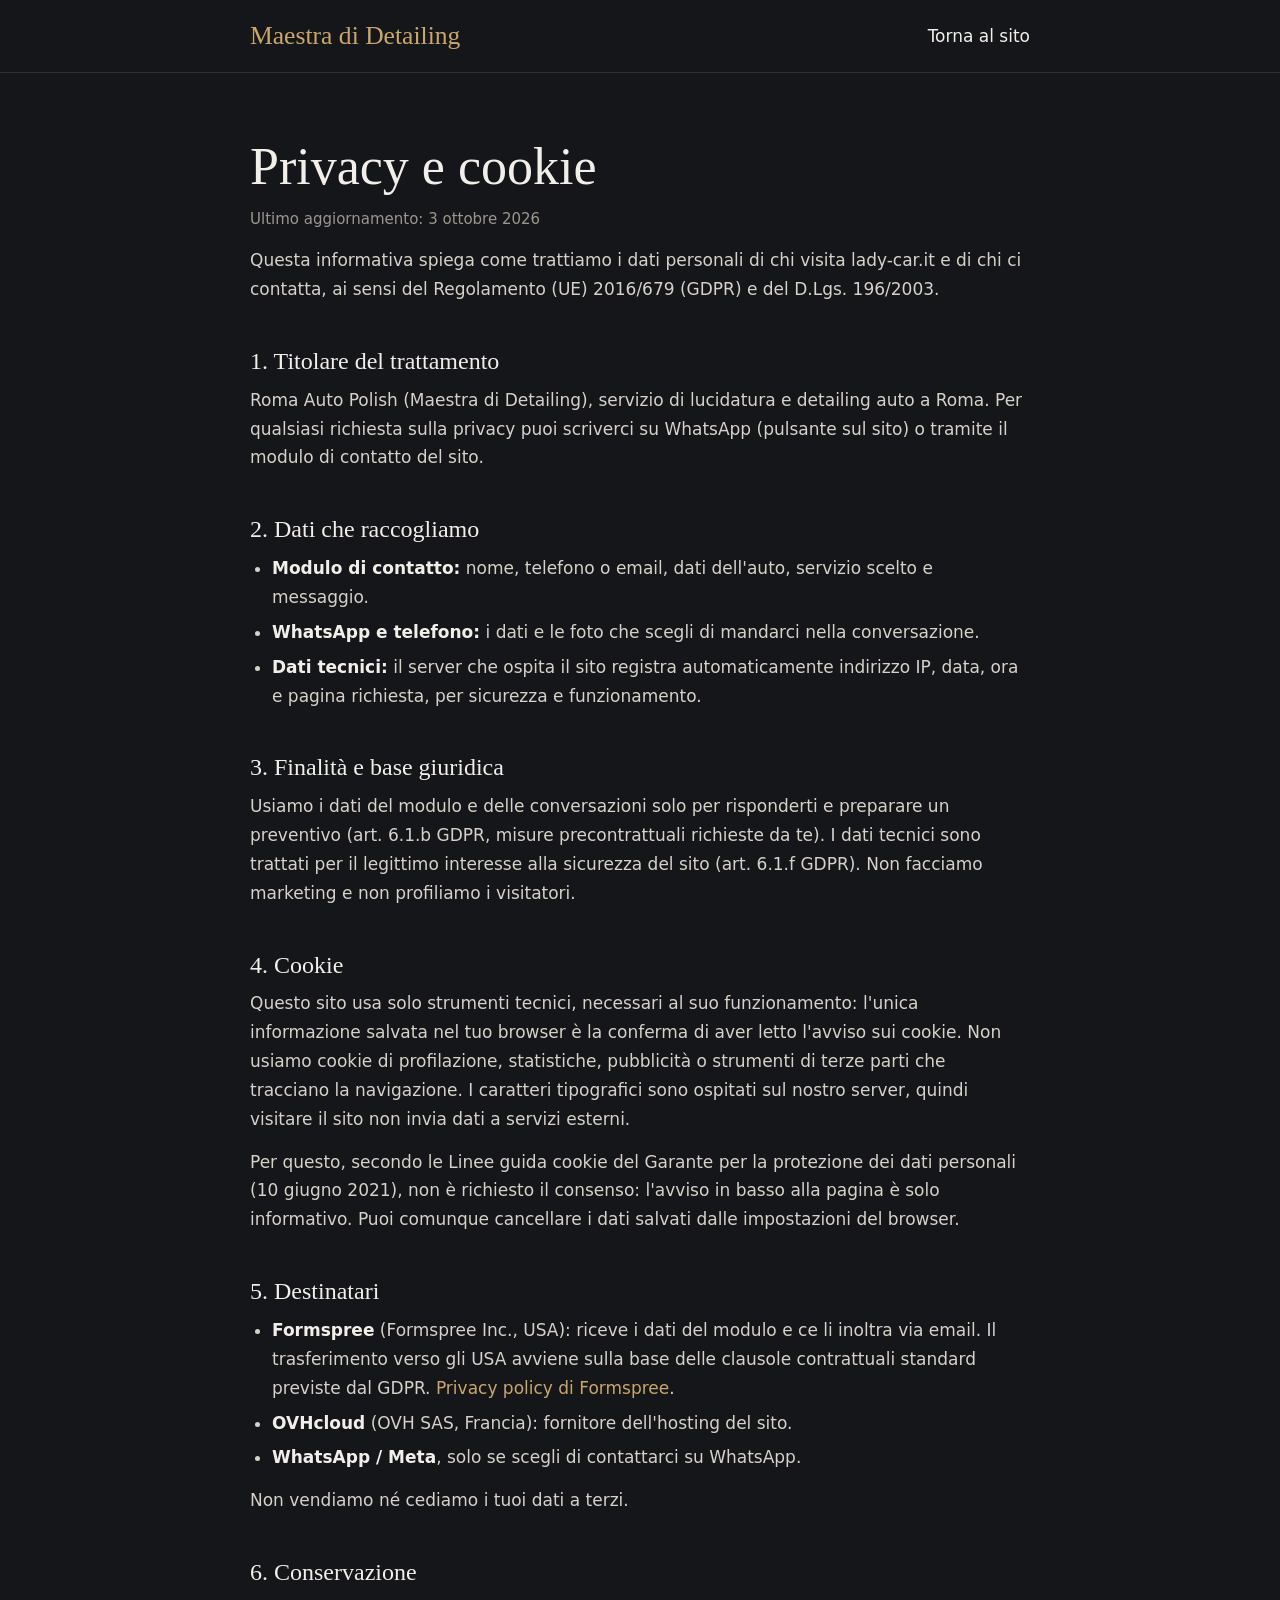
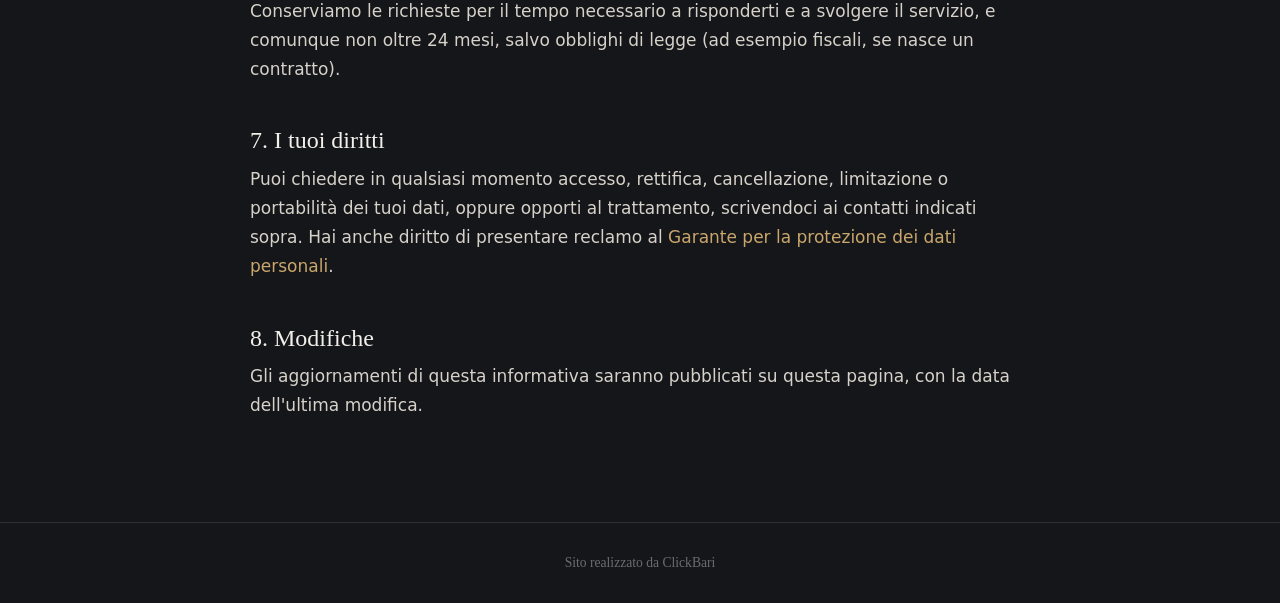
==== commit 6fdacb05: "Via il numero di telefono visibile: resta solo WhatsApp Co-Authored-By: Claude Opus 5.5 <noreply@ant" ====
--- a/privacy.html
+++ b/privacy.html
@@ -38,7 +38,7 @@
   <p>Questa informativa spiega come trattiamo i dati personali di chi visita lady-car.it e di chi ci contatta, ai sensi del Regolamento (UE) 2016/679 (GDPR) e del D.Lgs. 196/2003.</p>
 
   <h2>1. Titolare del trattamento</h2>
-  <p>Roma Auto Polish (Maestra di Detailing), servizio di lucidatura e detailing auto a Roma. Per qualsiasi richiesta sulla privacy puoi scriverci su WhatsApp al +39 380 582 6738 o tramite il modulo di contatto del sito.</p>
+  <p>Roma Auto Polish (Maestra di Detailing), servizio di lucidatura e detailing auto a Roma. Per qualsiasi richiesta sulla privacy puoi scriverci su WhatsApp (pulsante sul sito) o tramite il modulo di contatto del sito.</p>
 
   <h2>2. Dati che raccogliamo</h2>
   <ul>
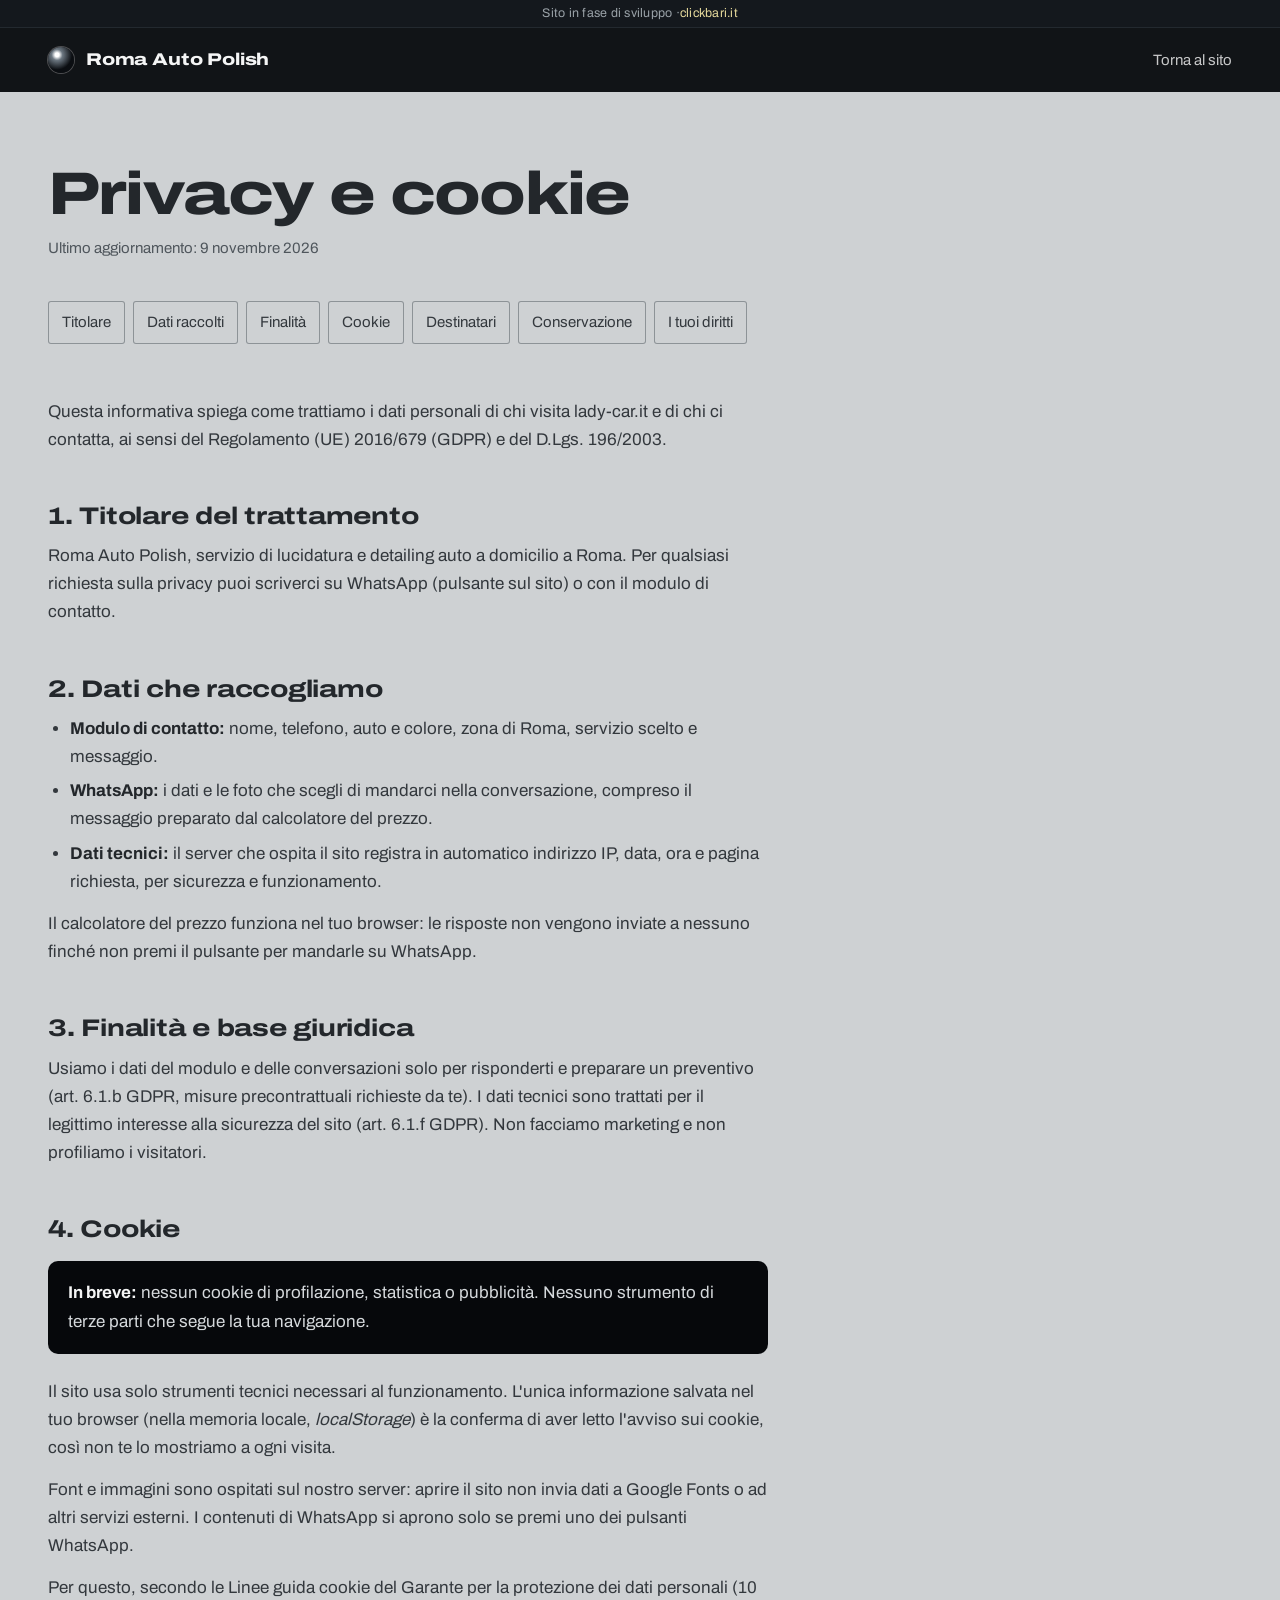
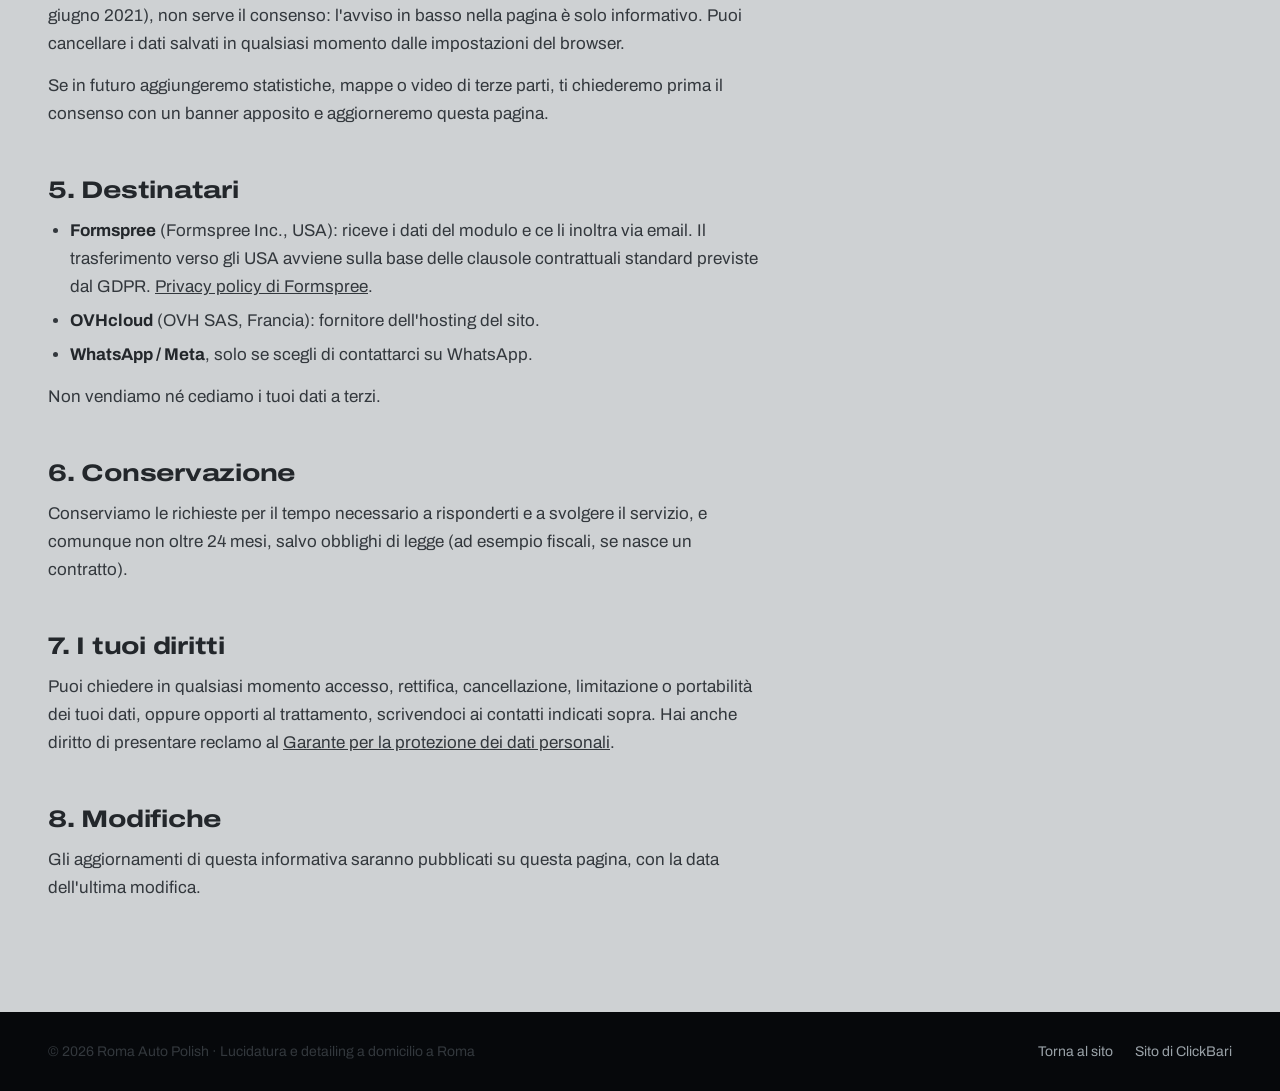
==== commit e3d54cb7: "Header fisso con plaque, avviso cookie, nuova pagina privacy - Plaque "sito in fase di sviluppo" e h" ====
--- a/privacy.html
+++ b/privacy.html
@@ -3,74 +3,128 @@
 <head>
 <meta charset="utf-8">
 <meta name="viewport" content="width=device-width, initial-scale=1">
-<title>Privacy e cookie — Roma Auto Polish</title>
-<meta name="description" content="Informativa privacy e cookie di lady-car.it: quali dati raccogliamo, perché e per quanto tempo.">
-<meta name="robots" content="noindex,follow">
+<title>Privacy e cookie policy | Roma Auto Polish</title>
+<meta name="description" content="Come Roma Auto Polish (lady-car.it) tratta i dati di chi visita il sito e chiede un preventivo, e quali cookie usa.">
 <link rel="canonical" href="https://lady-car.it/privacy.html">
+<meta name="theme-color" content="#06080B">
 <link rel="icon" href="/favicon-32.png" sizes="32x32" type="image/png">
-<link rel="stylesheet" href="/css/site.css">
+<link rel="apple-touch-icon" href="/apple-touch-icon.png" sizes="180x180">
+<link rel="preload" href="/fonts/archivo-var.woff2" as="font" type="font/woff2" crossorigin>
 <style>
-body{margin:0;background:#15161A;color:#F2EFEA;font:400 17px/1.7 "Manrope",system-ui,sans-serif}
-a{color:#C9A66B}
-.wrap{width:min(780px,calc(100% - 32px));margin:auto}
-header{border-bottom:1px solid rgba(242,239,234,.12)}
-header .wrap{display:flex;justify-content:space-between;align-items:center;height:72px}
-header a{color:#F2EFEA;text-decoration:none}
-.brand{font-family:"Great Vibes",cursive;font-size:1.6rem;color:#C9A66B!important}
-main{padding:64px 0 88px}
-h1,h2{font-family:"Fraunces",Georgia,serif;font-weight:500;line-height:1.15}
-h1{font-size:clamp(36px,6vw,52px);margin:0 0 10px}
-h2{font-size:24px;margin:44px 0 10px;scroll-margin-top:20px}
-p,li{color:#d6d1c9}
-.upd{color:#9B968E;font-size:15px}
+@font-face{font-family:"Archivo";src:url(/fonts/archivo-var.woff2) format("woff2");font-weight:100 900;font-stretch:62% 125%;font-display:swap}
+:root{--lacca:#06080B;--lacca-2:#14181D;--primer:#CED1D3;--grafite:#23272B;--nebbia:#4F565C;--nastro:#E5D99B;--chiaro:#F4F5F5}
+*{box-sizing:border-box}
+body{margin:0;padding-top:92px;font-family:"Archivo",system-ui,sans-serif;font-size:17px;line-height:1.65;color:var(--grafite);background:var(--primer);-webkit-font-smoothing:antialiased}
+a{color:inherit}
+:focus-visible{outline:2px solid #EE6A1F;outline-offset:3px}
+.wrap{max-width:1240px;margin:0 auto;padding:0 28px}
+.top{position:fixed;top:0;left:0;right:0;z-index:10}
+.dev{margin:0;height:28px;display:flex;align-items:center;justify-content:center;background:var(--lacca-2);color:#9AA2A8;font-size:12.5px;letter-spacing:.02em;border-bottom:1px solid #23292f}
+.dev a{color:var(--nastro);text-decoration:none}.dev a:hover{text-decoration:underline}
+.bar{background:rgba(6,8,11,.94);-webkit-backdrop-filter:blur(8px);backdrop-filter:blur(8px);color:var(--chiaro)}
+.bar .wrap{display:flex;align-items:center;justify-content:space-between;height:64px}
+.mark{display:flex;align-items:center;gap:12px;text-decoration:none}
+.mark b{font-stretch:125%;font-weight:800;font-size:17px;letter-spacing:-.01em}
+.mark i{width:26px;height:26px;border-radius:50%;background:radial-gradient(circle at 35% 30%,#fff 0 8%,#6c7781 22%,#0b0e12 60%);box-shadow:0 0 0 1px rgba(255,255,255,.25)}
+.back{font-size:15px;text-decoration:none;opacity:.8}.back:hover{opacity:1}
+main{padding:72px 0 96px}
+.doc{max-width:720px}
+h1{margin:0 0 12px;font-stretch:125%;font-weight:800;font-size:clamp(34px,5.4vw,60px);line-height:1;letter-spacing:-.03em}
+.upd{margin:0 0 40px;color:var(--nebbia);font-size:15px}
+.toc{display:flex;flex-wrap:wrap;gap:8px;margin:0 0 48px;padding:0;list-style:none}
+.toc a{display:block;padding:9px 14px;border-radius:3px;box-shadow:inset 0 0 0 1px #8d9397;text-decoration:none;font-size:15px}
+.toc a:hover{background:var(--lacca);color:var(--chiaro);box-shadow:none}
+h2{margin:48px 0 12px;font-stretch:125%;font-weight:750;font-size:24px;line-height:1.2;letter-spacing:-.01em;scroll-margin-top:110px}
+p,li{color:#33383d}
+p{margin:0 0 14px}
+ul{margin:0 0 14px;padding-left:22px}
 li{margin-bottom:6px}
-main p{margin:0 0 14px}
-main ul{list-style:disc;padding-left:22px;margin:0 0 14px}
-strong{color:#F2EFEA}
-footer{border-top:1px solid rgba(242,239,234,.12);text-align:center;padding:28px 16px;font-size:14px}
+strong{color:var(--grafite)}
+.box{margin:18px 0 24px;padding:18px 20px;background:var(--lacca);color:#D5D9DC;border-radius:10px}
+.box p{color:#D5D9DC;margin:0}
+.box strong{color:var(--chiaro)}
+footer{background:var(--lacca);color:#9AA2A8;font-size:14px}
+footer .wrap{display:flex;flex-wrap:wrap;justify-content:space-between;gap:16px;padding-top:28px;padding-bottom:28px}
+footer a{text-decoration:none}footer a:hover{color:var(--chiaro)}
+footer nav{display:flex;gap:22px}
 </style>
 </head>
 <body>
-<header><div class="wrap"><a class="brand" href="/">Maestra di Detailing</a><a href="/">Torna al sito</a></div></header>
-<main class="wrap">
-  <h1>Privacy e cookie</h1>
-  <p class="upd">Ultimo aggiornamento: 3 ottobre 2026</p>
-  <p>Questa informativa spiega come trattiamo i dati personali di chi visita lady-car.it e di chi ci contatta, ai sensi del Regolamento (UE) 2016/679 (GDPR) e del D.Lgs. 196/2003.</p>
 
-  <h2>1. Titolare del trattamento</h2>
-  <p>Roma Auto Polish (Maestra di Detailing), servizio di lucidatura e detailing auto a Roma. Per qualsiasi richiesta sulla privacy puoi scriverci su WhatsApp (pulsante sul sito) o tramite il modulo di contatto del sito.</p>
+<div class="top">
+  <p class="dev">Sito in fase di sviluppo · <a href="https://clickbari.it" target="_blank" rel="noopener">clickbari.it</a></p>
+  <header class="bar">
+    <div class="wrap">
+      <a class="mark" href="/"><i aria-hidden="true"></i><b>Roma Auto Polish</b></a>
+      <a class="back" href="/">Torna al sito</a>
+    </div>
+  </header>
+</div>
 
-  <h2>2. Dati che raccogliamo</h2>
-  <ul>
-    <li><strong>Modulo di contatto:</strong> nome, telefono o email, dati dell'auto, servizio scelto e messaggio.</li>
-    <li><strong>WhatsApp e telefono:</strong> i dati e le foto che scegli di mandarci nella conversazione.</li>
-    <li><strong>Dati tecnici:</strong> il server che ospita il sito registra automaticamente indirizzo IP, data, ora e pagina richiesta, per sicurezza e funzionamento.</li>
-  </ul>
+<main>
+  <div class="wrap">
+    <article class="doc">
+      <h1>Privacy e cookie</h1>
+      <p class="upd">Ultimo aggiornamento: 9 novembre 2026</p>
+      <ul class="toc" aria-label="In questa pagina">
+        <li><a href="#titolare">Titolare</a></li>
+        <li><a href="#dati">Dati raccolti</a></li>
+        <li><a href="#finalita">Finalità</a></li>
+        <li><a href="#cookie">Cookie</a></li>
+        <li><a href="#destinatari">Destinatari</a></li>
+        <li><a href="#conservazione">Conservazione</a></li>
+        <li><a href="#diritti">I tuoi diritti</a></li>
+      </ul>
 
-  <h2>3. Finalità e base giuridica</h2>
-  <p>Usiamo i dati del modulo e delle conversazioni solo per risponderti e preparare un preventivo (art. 6.1.b GDPR, misure precontrattuali richieste da te). I dati tecnici sono trattati per il legittimo interesse alla sicurezza del sito (art. 6.1.f GDPR). Non facciamo marketing e non profiliamo i visitatori.</p>
+      <p>Questa informativa spiega come trattiamo i dati personali di chi visita lady-car.it e di chi ci contatta, ai sensi del Regolamento (UE) 2016/679 (GDPR) e del D.Lgs. 196/2003.</p>
 
-  <h2 id="cookie">4. Cookie</h2>
-  <p>Questo sito usa solo strumenti tecnici, necessari al suo funzionamento: l'unica informazione salvata nel tuo browser è la conferma di aver letto l'avviso sui cookie. Non usiamo cookie di profilazione, statistiche, pubblicità o strumenti di terze parti che tracciano la navigazione. I caratteri tipografici sono ospitati sul nostro server, quindi visitare il sito non invia dati a servizi esterni.</p>
-  <p>Per questo, secondo le Linee guida cookie del Garante per la protezione dei dati personali (10 giugno 2021), non è richiesto il consenso: l'avviso in basso alla pagina è solo informativo. Puoi comunque cancellare i dati salvati dalle impostazioni del browser.</p>
+      <h2 id="titolare">1. Titolare del trattamento</h2>
+      <p>Roma Auto Polish, servizio di lucidatura e detailing auto a domicilio a Roma. Per qualsiasi richiesta sulla privacy puoi scriverci su WhatsApp (pulsante sul sito) o con il modulo di contatto.</p>
 
-  <h2>5. Destinatari</h2>
-  <ul>
-    <li><strong>Formspree</strong> (Formspree Inc., USA): riceve i dati del modulo e ce li inoltra via email. Il trasferimento verso gli USA avviene sulla base delle clausole contrattuali standard previste dal GDPR. <a href="https://formspree.io/legal/privacy-policy" target="_blank" rel="noopener">Privacy policy di Formspree</a>.</li>
-    <li><strong>OVHcloud</strong> (OVH SAS, Francia): fornitore dell'hosting del sito.</li>
-    <li><strong>WhatsApp / Meta</strong>, solo se scegli di contattarci su WhatsApp.</li>
-  </ul>
-  <p>Non vendiamo né cediamo i tuoi dati a terzi.</p>
+      <h2 id="dati">2. Dati che raccogliamo</h2>
+      <ul>
+        <li><strong>Modulo di contatto:</strong> nome, telefono, auto e colore, zona di Roma, servizio scelto e messaggio.</li>
+        <li><strong>WhatsApp:</strong> i dati e le foto che scegli di mandarci nella conversazione, compreso il messaggio preparato dal calcolatore del prezzo.</li>
+        <li><strong>Dati tecnici:</strong> il server che ospita il sito registra in automatico indirizzo IP, data, ora e pagina richiesta, per sicurezza e funzionamento.</li>
+      </ul>
+      <p>Il calcolatore del prezzo funziona nel tuo browser: le risposte non vengono inviate a nessuno finché non premi il pulsante per mandarle su WhatsApp.</p>
 
-  <h2>6. Conservazione</h2>
-  <p>Conserviamo le richieste per il tempo necessario a risponderti e a svolgere il servizio, e comunque non oltre 24 mesi, salvo obblighi di legge (ad esempio fiscali, se nasce un contratto).</p>
+      <h2 id="finalita">3. Finalità e base giuridica</h2>
+      <p>Usiamo i dati del modulo e delle conversazioni solo per risponderti e preparare un preventivo (art. 6.1.b GDPR, misure precontrattuali richieste da te). I dati tecnici sono trattati per il legittimo interesse alla sicurezza del sito (art. 6.1.f GDPR). Non facciamo marketing e non profiliamo i visitatori.</p>
 
-  <h2>7. I tuoi diritti</h2>
-  <p>Puoi chiedere in qualsiasi momento accesso, rettifica, cancellazione, limitazione o portabilità dei tuoi dati, oppure opporti al trattamento, scrivendoci ai contatti indicati sopra. Hai anche diritto di presentare reclamo al <a href="https://www.garanteprivacy.it" target="_blank" rel="noopener">Garante per la protezione dei dati personali</a>.</p>
+      <h2 id="cookie">4. Cookie</h2>
+      <div class="box"><p><strong>In breve:</strong> nessun cookie di profilazione, statistica o pubblicità. Nessuno strumento di terze parti che segue la tua navigazione.</p></div>
+      <p>Il sito usa solo strumenti tecnici necessari al funzionamento. L'unica informazione salvata nel tuo browser (nella memoria locale, <em>localStorage</em>) è la conferma di aver letto l'avviso sui cookie, così non te lo mostriamo a ogni visita.</p>
+      <p>Font e immagini sono ospitati sul nostro server: aprire il sito non invia dati a Google Fonts o ad altri servizi esterni. I contenuti di WhatsApp si aprono solo se premi uno dei pulsanti WhatsApp.</p>
+      <p>Per questo, secondo le Linee guida cookie del Garante per la protezione dei dati personali (10 giugno 2021), non serve il consenso: l'avviso in basso nella pagina è solo informativo. Puoi cancellare i dati salvati in qualsiasi momento dalle impostazioni del browser.</p>
+      <p>Se in futuro aggiungeremo statistiche, mappe o video di terze parti, ti chiederemo prima il consenso con un banner apposito e aggiorneremo questa pagina.</p>
 
-  <h2>8. Modifiche</h2>
-  <p>Gli aggiornamenti di questa informativa saranno pubblicati su questa pagina, con la data dell'ultima modifica.</p>
+      <h2 id="destinatari">5. Destinatari</h2>
+      <ul>
+        <li><strong>Formspree</strong> (Formspree Inc., USA): riceve i dati del modulo e ce li inoltra via email. Il trasferimento verso gli USA avviene sulla base delle clausole contrattuali standard previste dal GDPR. <a href="https://formspree.io/legal/privacy-policy" target="_blank" rel="noopener">Privacy policy di Formspree</a>.</li>
+        <li><strong>OVHcloud</strong> (OVH SAS, Francia): fornitore dell'hosting del sito.</li>
+        <li><strong>WhatsApp / Meta</strong>, solo se scegli di contattarci su WhatsApp.</li>
+      </ul>
+      <p>Non vendiamo né cediamo i tuoi dati a terzi.</p>
+
+      <h2 id="conservazione">6. Conservazione</h2>
+      <p>Conserviamo le richieste per il tempo necessario a risponderti e a svolgere il servizio, e comunque non oltre 24 mesi, salvo obblighi di legge (ad esempio fiscali, se nasce un contratto).</p>
+
+      <h2 id="diritti">7. I tuoi diritti</h2>
+      <p>Puoi chiedere in qualsiasi momento accesso, rettifica, cancellazione, limitazione o portabilità dei tuoi dati, oppure opporti al trattamento, scrivendoci ai contatti indicati sopra. Hai anche diritto di presentare reclamo al <a href="https://www.garanteprivacy.it" target="_blank" rel="noopener">Garante per la protezione dei dati personali</a>.</p>
+
+      <h2 id="modifiche">8. Modifiche</h2>
+      <p>Gli aggiornamenti di questa informativa saranno pubblicati su questa pagina, con la data dell'ultima modifica.</p>
+    </article>
+  </div>
 </main>
-<footer class="site-credit"><a href="https://clickbari.it" target="_blank" rel="noopener">Sito realizzato da ClickBari</a></footer>
+
+<footer>
+  <div class="wrap">
+    <p style="margin:0">© 2026 Roma Auto Polish · Lucidatura e detailing a domicilio a Roma</p>
+    <nav><a href="/">Torna al sito</a><a href="https://clickbari.it" target="_blank" rel="noopener">Sito di ClickBari</a></nav>
+  </div>
+</footer>
+
 </body>
 </html>
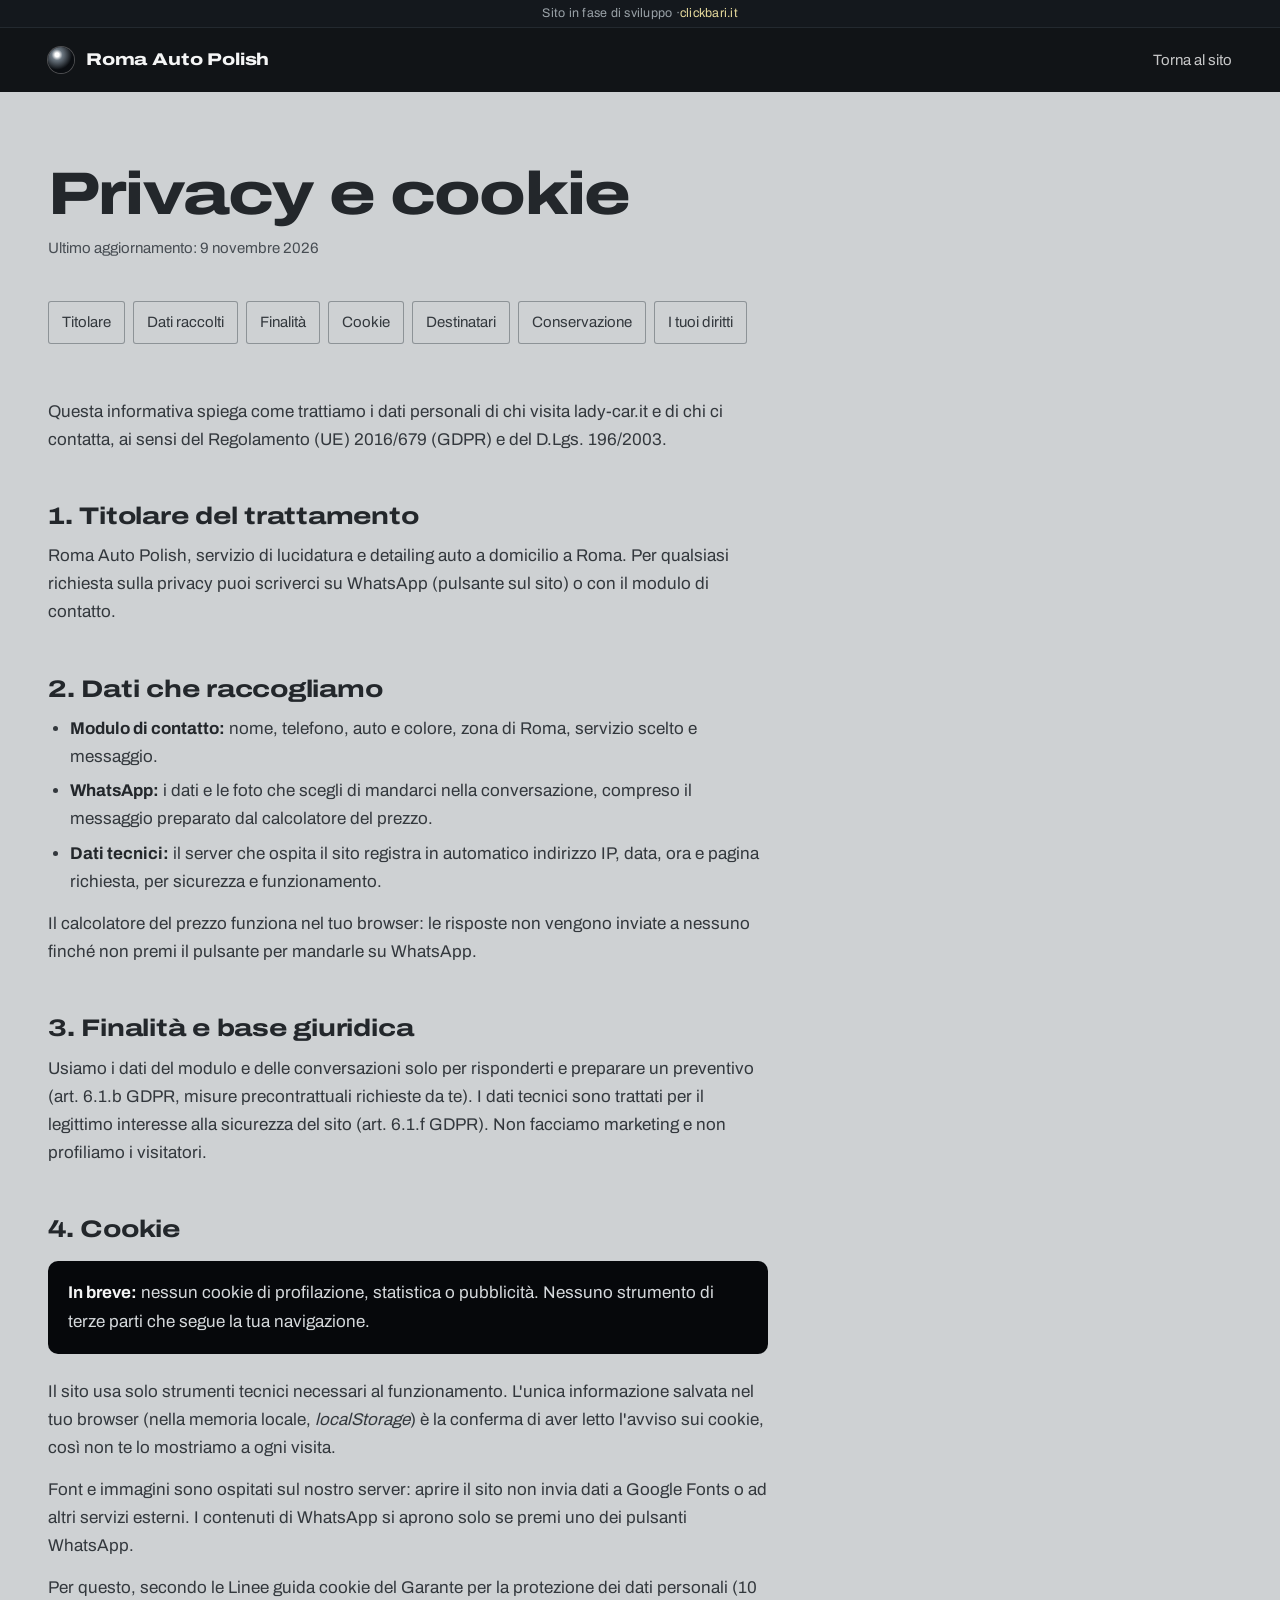
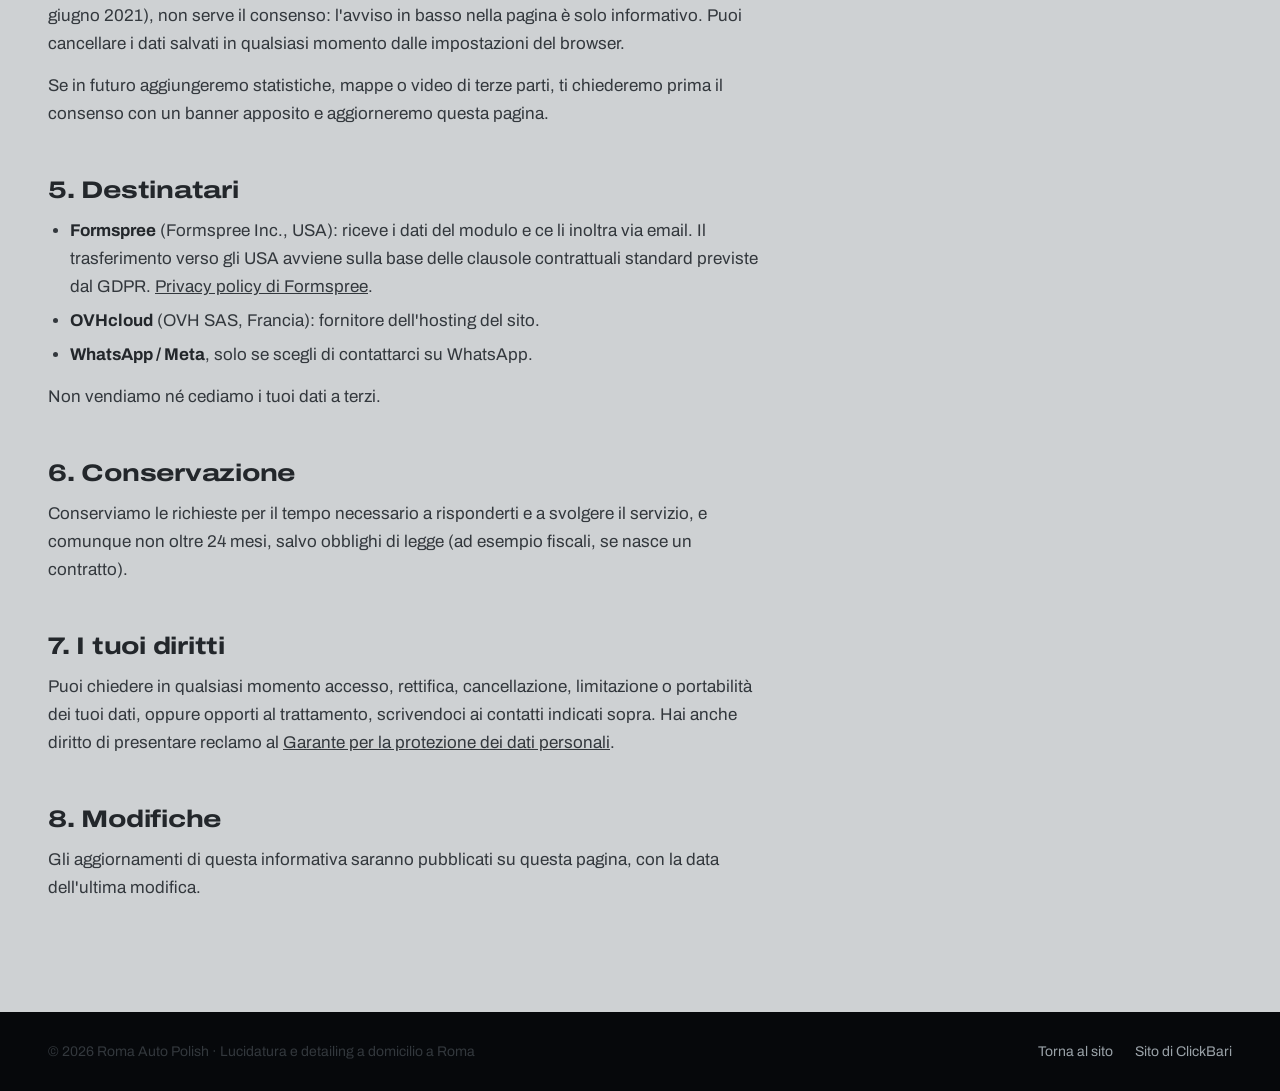
==== commit e82ea64e: "SEO e velocità: hero con immagini preparate, parole chiave, contrasto - La versione "prima", la masc" ====
--- a/privacy.html
+++ b/privacy.html
@@ -12,7 +12,7 @@
 <link rel="preload" href="/fonts/archivo-var.woff2" as="font" type="font/woff2" crossorigin>
 <style>
 @font-face{font-family:"Archivo";src:url(/fonts/archivo-var.woff2) format("woff2");font-weight:100 900;font-stretch:62% 125%;font-display:swap}
-:root{--lacca:#06080B;--lacca-2:#14181D;--primer:#CED1D3;--grafite:#23272B;--nebbia:#4F565C;--nastro:#E5D99B;--chiaro:#F4F5F5}
+:root{--lacca:#06080B;--lacca-2:#14181D;--primer:#CED1D3;--grafite:#23272B;--nebbia:#474D53;--nastro:#E5D99B;--chiaro:#F4F5F5}
 *{box-sizing:border-box}
 body{margin:0;padding-top:92px;font-family:"Archivo",system-ui,sans-serif;font-size:17px;line-height:1.65;color:var(--grafite);background:var(--primer);-webkit-font-smoothing:antialiased}
 a{color:inherit}
